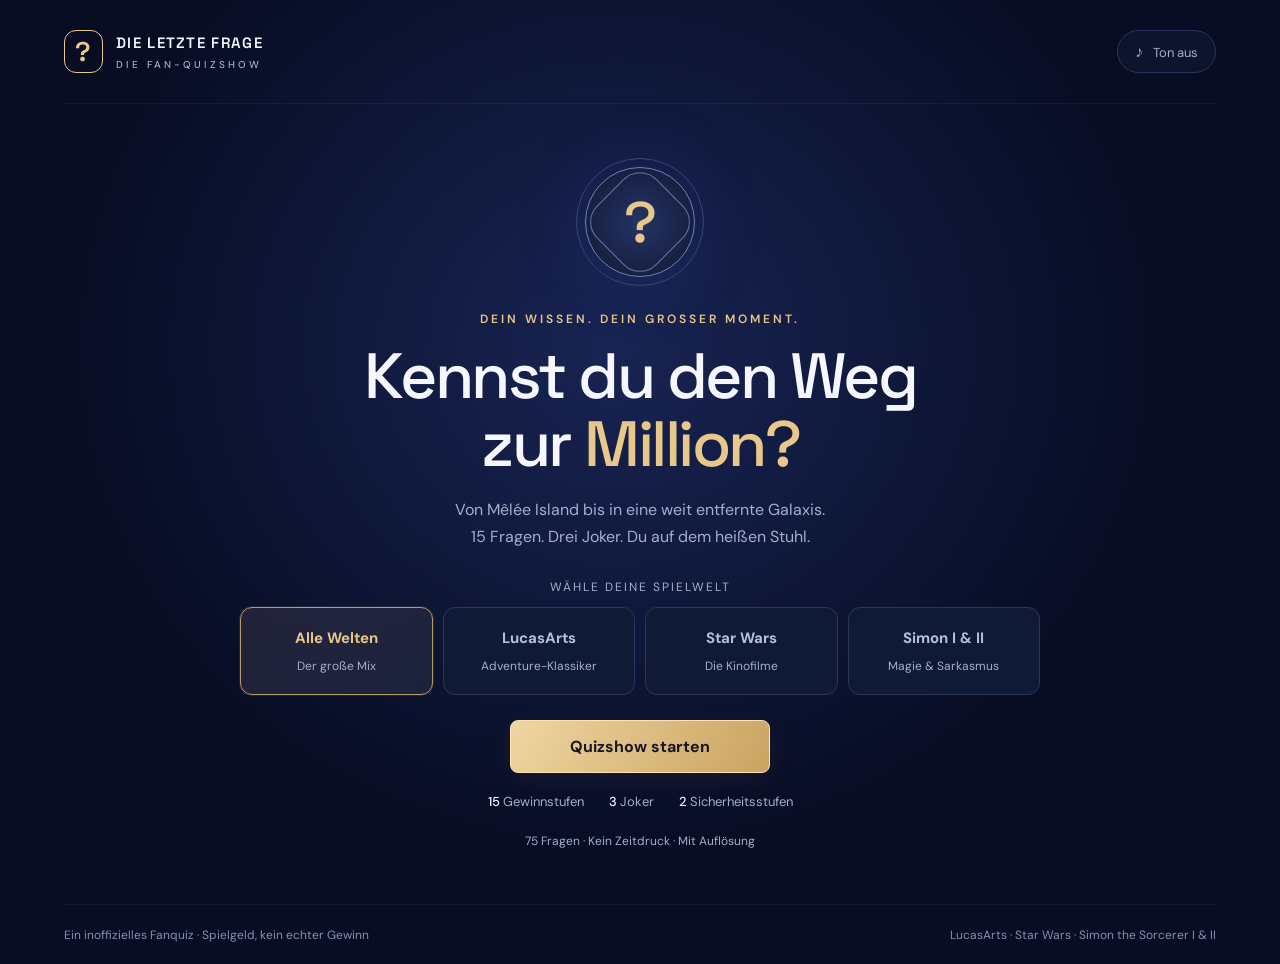
==== index.html @ 2a1e02ed "Vollständige Quizshow mit 75 Fragen und mobilem Design hinzufügen" ====
<!doctype html><html lang="de"><head><meta charset="utf-8"><meta name="viewport" content="width=device-width,initial-scale=1"><meta name="theme-color" content="#080d24"><meta name="description" content="15 Fragen. Drei Welten. Eine Million. Die Quizshow für Fans von LucasArts, Star Wars und Simon the Sorcerer."><title>Die letzte Frage · Die Fan-Quizshow</title><link rel="icon" type="image/svg+xml" href="data:image/svg+xml,%3Csvg xmlns='http://www.w3.org/2000/svg' viewBox='0 0 64 64'%3E%3Crect width='64' height='64' rx='16' fill='%230a1234'/%3E%3Cpath d='M32 7 55 20v24L32 57 9 44V20Z' fill='none' stroke='%23cdb075' stroke-width='3'/%3E%3Ctext x='32' y='44' text-anchor='middle' font-family='Arial' font-weight='bold' font-size='34' fill='white'%3E?%3C/text%3E%3C/svg%3E"><link rel="stylesheet" href="style.css"><script defer src="questions.js"></script><script defer src="app.js"></script></head><body><div class="app"><header><a class="brand" href="./" aria-label="Die letzte Frage – Startseite"><span class="brand-icon">?</span><span>DIE LETZTE FRAGE<small>DIE FAN-QUIZSHOW</small></span></a><button class="icon-button" id="sound" aria-label="Ton einschalten" title="Ton einschalten">♪ <span>Ton aus</span></button></header><main id="main"></main><footer><span>Ein inoffizielles Fanquiz · Spielgeld, kein echter Gewinn</span><span>LucasArts · Star Wars · Simon the Sorcerer I & II</span></footer></div><dialog id="modal"><div id="dialog-content"></div><button class="secondary full" id="close-dialog">Verstanden</button></dialog></body></html>
---- style.css ----
@import url('https://fonts.googleapis.com/css2?family=DM+Sans:wght@400;500;600;700&family=Space+Grotesk:wght@400;500;600;700&display=swap');
:root{color-scheme:dark;--bg:#080d24;--panel:#101831;--line:#29375c;--muted:#a3afcb;--gold:#e8c78a;--white:#f5f6ff;--blue:#5878ff}*{box-sizing:border-box}body{margin:0;background:radial-gradient(ellipse at 48% 36%,#182453 0,transparent 58%),var(--bg);color:var(--white);font-family:'DM Sans',sans-serif;font-size:16px;min-height:100svh}button,a{-webkit-tap-highlight-color:transparent}button,select{font:inherit}button{cursor:pointer;color:inherit}button:disabled{cursor:default}button:focus-visible,a:focus-visible,summary:focus-visible{outline:3px solid #e8c78a;outline-offset:5px}a{color:inherit}.app{max-width:1440px;margin:auto;padding:0 5%}header{height:104px;display:flex;align-items:center;justify-content:space-between;border-bottom:1px solid #ffffff0d}.brand{text-decoration:none;display:flex;align-items:center;gap:13px;font:600 15px 'Space Grotesk',sans-serif;letter-spacing:1.3px}.brand small{display:block;font:500 10px 'DM Sans',sans-serif;letter-spacing:3px;color:var(--muted);margin-top:6px}.brand-icon{display:grid;place-items:center;width:39px;height:43px;border:1px solid var(--gold);border-radius:12px;font-size:27px;color:var(--gold)}.icon-button{border:1px solid var(--line);background:#101831aa;border-radius:30px;padding:10px 17px;color:var(--muted)}.icon-button span{font-size:13px;margin-left:6px}main{min-height:calc(100svh - 165px)}footer{min-height:60px;display:flex;align-items:center;justify-content:space-between;gap:15px;color:#8390b1;font-size:12px;border-top:1px solid #ffffff0d}.lobby{max-width:800px;margin:auto;text-align:center;padding:44px 0 40px}.eyebrow{font-size:12px;font-weight:600;letter-spacing:3px;color:var(--gold);text-transform:uppercase}.emblem{width:110px;height:110px;border:1px solid #7283b8;outline:1px solid #394675;outline-offset:8px;border-radius:50%;margin:19px auto 34px;display:grid;place-items:center;position:relative;background:radial-gradient(circle,#253366,#111832);box-shadow:0 0 75px #4d62e32b}.emblem:before{content:'';position:absolute;inset:12px;border:1px solid #6374a7;transform:rotate(45deg);border-radius:23px}.emblem span{font:500 57px 'Space Grotesk';color:var(--gold);z-index:1}h1,h2,h3,p{margin-top:0}h1{font:500 clamp(38px,6vw,64px)/1.07 'Space Grotesk';letter-spacing:-2.5px;margin-bottom:17px}h1 em{font-style:normal;color:var(--gold)}.intro{color:var(--muted);line-height:1.7;margin-bottom:29px}.category-label{font-size:12px;letter-spacing:2px;color:var(--muted);margin-bottom:12px}.categories{display:grid;grid-template-columns:repeat(4,1fr);gap:10px;margin-bottom:25px}.category{position:relative;min-height:88px;border:1px solid var(--line);border-radius:12px;background:#111a35;color:#b5c0dc;padding:17px 8px;transition:.2s}.category strong{display:block;font-size:15px;margin-bottom:6px}.category small{font-size:12px;color:var(--muted)}.category.active{border-color:#b69a67;color:var(--gold);background:linear-gradient(145deg,#36334888,#1c223b);box-shadow:0 0 0 1px #b69a6722}.primary{border:1px solid #ffe2af;background:linear-gradient(120deg,#efd6a1,#caa361);color:#171723;border-radius:8px;padding:15px 30px;font-weight:700;min-height:51px;box-shadow:0 6px 28px #d4ac6812}.primary:hover{filter:brightness(1.08)}.primary:disabled{opacity:.35}.start{min-width:260px}.rules{display:flex;justify-content:center;gap:25px;color:var(--muted);font-size:13px;margin-top:20px}.rules b{color:#f5f6ff;font-weight:500}.game{display:grid;grid-template-columns:minmax(0,1fr) 244px;gap:48px;padding:34px 0;align-items:start}.stage{padding:0 0 20px}.game-top{display:flex;justify-content:space-between;align-items:center;color:var(--muted);font-size:14px}.game-top strong{color:var(--white);font-weight:500}.joker-row{display:flex;gap:12px;justify-content:center;margin:34px 0 35px}.joker{border:1px solid #465787;background:linear-gradient(#1c2851,#101a38);border-radius:50%;width:80px;height:49px;font:600 19px 'Space Grotesk';transition:.2s}.joker:hover:not(:disabled){border-color:var(--gold);color:var(--gold);transform:translateY(-2px)}.joker:disabled{opacity:.25;text-decoration:line-through}.joker-wrap{text-align:center}.joker-wrap small{display:block;font-size:12px;color:var(--muted);margin-top:9px}.prize{text-align:center;margin-bottom:25px}.prize small{display:block;font-size:12px;letter-spacing:2px;color:var(--muted);margin-bottom:6px}.prize strong{font:500 clamp(32px,5vw,45px) 'Space Grotesk';color:var(--gold)}.question-meta{text-align:center;margin-bottom:17px;display:flex;gap:12px;justify-content:center;align-items:center;font-size:12px;color:var(--muted)}.pill{padding:5px 10px;border:1px solid #42507a;border-radius:20px;color:#cbd4ff}.question{position:relative;background:linear-gradient(110deg,#172751,#172045);border:1px solid #6074ac;border-radius:15px;padding:28px 27px;min-height:127px;display:flex;align-items:center;justify-content:center;box-shadow:0 12px 40px #0002}.question h2{text-align:center;font:500 clamp(20px,2.2vw,27px)/1.4 'Space Grotesk';margin:0;max-width:760px}.answers{display:grid;grid-template-columns:1fr 1fr;gap:13px;margin:23px 0}.answer{display:flex;align-items:center;gap:14px;text-align:left;min-height:66px;padding:15px 22px;border-radius:9px;border:1px solid #425584;background:linear-gradient(100deg,#111e3f,#142144);font-size:16px;transition:.15s}.letter{color:var(--gold);font:600 16px 'Space Grotesk'}.answer:hover:not(:disabled){border-color:#adbcf8;background:#243566}.answer.selected{border-color:var(--gold);background:#70562b}.answer.correct{background:#185346;border-color:#6edaba}.answer.wrong{background:#642f40;border-color:#e48695}.answer.removed{visibility:hidden}.action-area{text-align:center;min-height:113px}.hint{font-size:14px;color:var(--muted);margin-bottom:15px}.explanation{font-size:15px;line-height:1.6;color:#c8d4ef;max-width:650px;margin:0 auto 16px}.explanation a{font-size:12px;color:var(--muted);margin-left:8px}.secondary{border:1px solid var(--line);border-radius:8px;padding:12px 20px;background:#151e36;color:#dae2f8}.text-button{border:0;background:none;padding:10px;color:var(--muted);font-size:13px}.bottom-status{display:flex;align-items:center;justify-content:space-between;gap:12px;border-top:1px solid #ffffff0d;padding-top:17px;color:var(--muted);font-size:13px}.ladder{background:linear-gradient(160deg,#131c38dd,#10172bcc);border:1px solid var(--line);border-radius:16px;padding:21px 16px}.ladder summary{font-size:12px;letter-spacing:2px;color:var(--muted);list-style:none;margin-bottom:17px;pointer-events:none}.ladder ol{list-style:none;margin:0;padding:0;display:flex;flex-direction:column-reverse;gap:3px}.ladder li{display:flex;justify-content:space-between;align-items:center;padding:7px 14px;border-radius:5px;color:#8e9bbd;font:500 15px 'Space Grotesk'}.ladder .number{font-size:12px;opacity:.6;min-width:25px}.ladder li.safe{color:var(--white)}.ladder li.passed{color:#b8c6ed}.ladder li.current{background:var(--gold);color:#1a2035;box-shadow:0 3px 18px #e8c78a20}.ladder-note{font-size:12px;color:var(--muted);line-height:1.6;margin:17px 8px 0}.result{max-width:650px;margin:0 auto;padding:64px 0;text-align:center}.result h1{font-size:40px}.result .amount{font:500 clamp(42px,8vw,74px) 'Space Grotesk';color:var(--gold);margin:25px 0}.result p{color:var(--muted);line-height:1.65}.result-actions{display:flex;gap:12px;justify-content:center;margin-top:28px}.full{width:100%}dialog{width:min(460px,calc(100% - 36px));color:var(--white);background:#141e3a;border:1px solid #53618a;border-radius:18px;padding:28px;box-shadow:0 25px 100px #0008}dialog::backdrop{background:#020613bb;backdrop-filter:blur(7px)}dialog h2{font-family:'Space Grotesk';font-weight:500}dialog p{color:#b9c5e4;line-height:1.6}.bars{display:flex;gap:20px;height:170px;align-items:end;justify-content:center;margin:22px 0 27px}.bar-item{width:55px;text-align:center}.bar-item i{display:block;height:var(--height);min-height:3px;background:linear-gradient(#c4b07e,#6478d7);border-radius:5px;margin:7px 0}.bar-item small{color:var(--muted)}@media(min-width:1200px){.game{padding-top:45px;gap:65px}.stage{padding-top:5px}}@media(max-width:850px){.app{padding:0 24px}.game{gap:22px;grid-template-columns:minmax(0,1fr) 195px}.ladder{padding:18px 9px}.answer{padding:15px}.question{padding:23px 18px}footer span:last-child{display:none}}@media(max-width:650px){.app{padding:0 18px}header{height:77px}.brand{font-size:12px;letter-spacing:1px}.brand small{font-size:9px;letter-spacing:2px}.brand-icon{width:33px;height:36px;font-size:23px}.icon-button{padding:9px 12px}.icon-button span{display:none}.lobby{padding:32px 0}.emblem{width:84px;height:84px;margin:14px auto 29px}.emblem span{font-size:44px}h1{letter-spacing:-1.5px}.intro{font-size:15px;margin-bottom:25px}.categories{grid-template-columns:repeat(2,1fr)}.category{min-height:76px;padding:13px 8px}.rules{gap:12px;font-size:12px;flex-wrap:wrap}.game{display:flex;flex-direction:column;padding:20px 0;gap:12px}.stage{width:100%;padding:0}.game-top{font-size:12px}.joker-row{margin:21px 0;gap:20px}.joker{width:68px;height:41px;font-size:17px}.joker-wrap small{font-size:11px}.prize{margin-bottom:18px}.prize strong{font-size:32px}.question-meta{margin-bottom:12px}.question{min-height:105px;padding:20px 17px}.question h2{font-size:20px}.answers{grid-template-columns:1fr;gap:9px;margin:17px 0}.answer{min-height:53px;padding:13px 16px;font-size:15px}.action-area{min-height:91px}.hint{font-size:13px;margin-bottom:12px}.primary{padding:13px 23px;min-height:46px}.bottom-status{padding-top:8px}.ladder{width:100%;padding:14px 16px}.ladder summary{pointer-events:auto;margin:0;cursor:pointer;letter-spacing:1px;display:flex;justify-content:space-between}.ladder summary:after{content:'Anzeigen +';letter-spacing:0}.ladder[open] summary{margin-bottom:15px}.ladder[open] summary:after{content:'Schließen −'}.ladder li{padding:7px 10px}.result{padding:40px 0}.result-actions{flex-direction:column}.result h1{font-size:33px}footer{font-size:11px;min-height:54px}main{min-height:calc(100svh - 132px)}}@media(prefers-reduced-motion:reduce){*{transition:none!important;animation:none!important}}
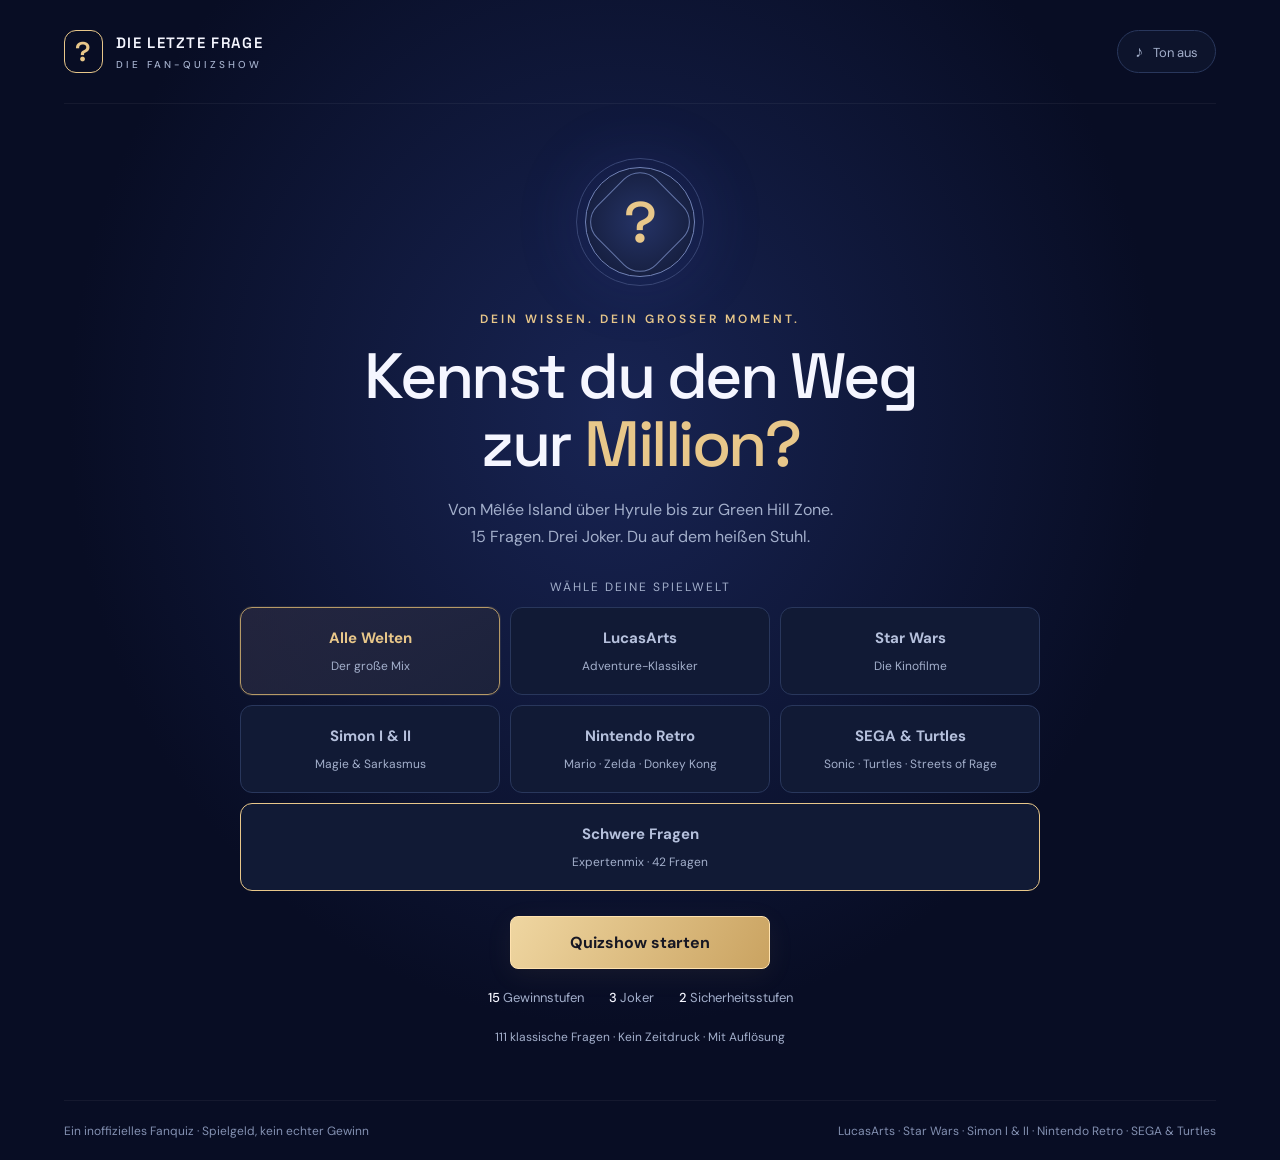
==== commit d9ed3040: "Nintendo Retro und SEGA & Turtles mit 48 Fragen ergänzen" ====
--- a/index.html
+++ b/index.html
@@ -1 +1 @@
-<!doctype html><html lang="de"><head><meta charset="utf-8"><meta name="viewport" content="width=device-width,initial-scale=1"><meta name="theme-color" content="#080d24"><meta name="description" content="15 Fragen. Drei Welten. Eine Million. Die Quizshow für Fans von LucasArts, Star Wars und Simon the Sorcerer."><title>Die letzte Frage · Die Fan-Quizshow</title><link rel="icon" type="image/svg+xml" href="data:image/svg+xml,%3Csvg xmlns='http://www.w3.org/2000/svg' viewBox='0 0 64 64'%3E%3Crect width='64' height='64' rx='16' fill='%230a1234'/%3E%3Cpath d='M32 7 55 20v24L32 57 9 44V20Z' fill='none' stroke='%23cdb075' stroke-width='3'/%3E%3Ctext x='32' y='44' text-anchor='middle' font-family='Arial' font-weight='bold' font-size='34' fill='white'%3E?%3C/text%3E%3C/svg%3E"><link rel="stylesheet" href="style.css"><script defer src="questions.js"></script><script defer src="app.js"></script></head><body><div class="app"><header><a class="brand" href="./" aria-label="Die letzte Frage – Startseite"><span class="brand-icon">?</span><span>DIE LETZTE FRAGE<small>DIE FAN-QUIZSHOW</small></span></a><button class="icon-button" id="sound" aria-label="Ton einschalten" title="Ton einschalten">♪ <span>Ton aus</span></button></header><main id="main"></main><footer><span>Ein inoffizielles Fanquiz · Spielgeld, kein echter Gewinn</span><span>LucasArts · Star Wars · Simon the Sorcerer I & II</span></footer></div><dialog id="modal"><div id="dialog-content"></div><button class="secondary full" id="close-dialog">Verstanden</button></dialog></body></html>
+<!doctype html><html lang="de"><head><meta charset="utf-8"><meta name="viewport" content="width=device-width,initial-scale=1"><meta name="theme-color" content="#080d24"><meta name="description" content="15 Fragen. Fünf Welten. Eine Million. Die Quizshow für Fans von LucasArts, Star Wars, Simon the Sorcerer und Retroklassiker von Nintendo und SEGA."><title>Die letzte Frage · Die Fan-Quizshow</title><link rel="icon" type="image/svg+xml" href="data:image/svg+xml,%3Csvg xmlns='http://www.w3.org/2000/svg' viewBox='0 0 64 64'%3E%3Crect width='64' height='64' rx='16' fill='%230a1234'/%3E%3Cpath d='M32 7 55 20v24L32 57 9 44V20Z' fill='none' stroke='%23cdb075' stroke-width='3'/%3E%3Ctext x='32' y='44' text-anchor='middle' font-family='Arial' font-weight='bold' font-size='34' fill='white'%3E?%3C/text%3E%3C/svg%3E"><link rel="stylesheet" href="style.css"><script defer src="questions.js"></script><script defer src="app.js"></script></head><body><div class="app"><header><a class="brand" href="./" aria-label="Die letzte Frage – Startseite"><span class="brand-icon">?</span><span>DIE LETZTE FRAGE<small>DIE FAN-QUIZSHOW</small></span></a><button class="icon-button" id="sound" aria-label="Ton einschalten" title="Ton einschalten">♪ <span>Ton aus</span></button></header><main id="main"></main><footer><span>Ein inoffizielles Fanquiz · Spielgeld, kein echter Gewinn</span><span>LucasArts · Star Wars · Simon I & II · Nintendo Retro · SEGA & Turtles</span></footer></div><dialog id="modal"><div id="dialog-content"></div><button class="secondary full" id="close-dialog">Verstanden</button></dialog></body></html>
--- a/style.css
+++ b/style.css
@@ -1,2 +1,5 @@
 @import url('https://fonts.googleapis.com/css2?family=DM+Sans:wght@400;500;600;700&family=Space+Grotesk:wght@400;500;600;700&display=swap');
-:root{color-scheme:dark;--bg:#080d24;--panel:#101831;--line:#29375c;--muted:#a3afcb;--gold:#e8c78a;--white:#f5f6ff;--blue:#5878ff}*{box-sizing:border-box}body{margin:0;background:radial-gradient(ellipse at 48% 36%,#182453 0,transparent 58%),var(--bg);color:var(--white);font-family:'DM Sans',sans-serif;font-size:16px;min-height:100svh}button,a{-webkit-tap-highlight-color:transparent}button,select{font:inherit}button{cursor:pointer;color:inherit}button:disabled{cursor:default}button:focus-visible,a:focus-visible,summary:focus-visible{outline:3px solid #e8c78a;outline-offset:5px}a{color:inherit}.app{max-width:1440px;margin:auto;padding:0 5%}header{height:104px;display:flex;align-items:center;justify-content:space-between;border-bottom:1px solid #ffffff0d}.brand{text-decoration:none;display:flex;align-items:center;gap:13px;font:600 15px 'Space Grotesk',sans-serif;letter-spacing:1.3px}.brand small{display:block;font:500 10px 'DM Sans',sans-serif;letter-spacing:3px;color:var(--muted);margin-top:6px}.brand-icon{display:grid;place-items:center;width:39px;height:43px;border:1px solid var(--gold);border-radius:12px;font-size:27px;color:var(--gold)}.icon-button{border:1px solid var(--line);background:#101831aa;border-radius:30px;padding:10px 17px;color:var(--muted)}.icon-button span{font-size:13px;margin-left:6px}main{min-height:calc(100svh - 165px)}footer{min-height:60px;display:flex;align-items:center;justify-content:space-between;gap:15px;color:#8390b1;font-size:12px;border-top:1px solid #ffffff0d}.lobby{max-width:800px;margin:auto;text-align:center;padding:44px 0 40px}.eyebrow{font-size:12px;font-weight:600;letter-spacing:3px;color:var(--gold);text-transform:uppercase}.emblem{width:110px;height:110px;border:1px solid #7283b8;outline:1px solid #394675;outline-offset:8px;border-radius:50%;margin:19px auto 34px;display:grid;place-items:center;position:relative;background:radial-gradient(circle,#253366,#111832);box-shadow:0 0 75px #4d62e32b}.emblem:before{content:'';position:absolute;inset:12px;border:1px solid #6374a7;transform:rotate(45deg);border-radius:23px}.emblem span{font:500 57px 'Space Grotesk';color:var(--gold);z-index:1}h1,h2,h3,p{margin-top:0}h1{font:500 clamp(38px,6vw,64px)/1.07 'Space Grotesk';letter-spacing:-2.5px;margin-bottom:17px}h1 em{font-style:normal;color:var(--gold)}.intro{color:var(--muted);line-height:1.7;margin-bottom:29px}.category-label{font-size:12px;letter-spacing:2px;color:var(--muted);margin-bottom:12px}.categories{display:grid;grid-template-columns:repeat(4,1fr);gap:10px;margin-bottom:25px}.category{position:relative;min-height:88px;border:1px solid var(--line);border-radius:12px;background:#111a35;color:#b5c0dc;padding:17px 8px;transition:.2s}.category strong{display:block;font-size:15px;margin-bottom:6px}.category small{font-size:12px;color:var(--muted)}.category.active{border-color:#b69a67;color:var(--gold);background:linear-gradient(145deg,#36334888,#1c223b);box-shadow:0 0 0 1px #b69a6722}.primary{border:1px solid #ffe2af;background:linear-gradient(120deg,#efd6a1,#caa361);color:#171723;border-radius:8px;padding:15px 30px;font-weight:700;min-height:51px;box-shadow:0 6px 28px #d4ac6812}.primary:hover{filter:brightness(1.08)}.primary:disabled{opacity:.35}.start{min-width:260px}.rules{display:flex;justify-content:center;gap:25px;color:var(--muted);font-size:13px;margin-top:20px}.rules b{color:#f5f6ff;font-weight:500}.game{display:grid;grid-template-columns:minmax(0,1fr) 244px;gap:48px;padding:34px 0;align-items:start}.stage{padding:0 0 20px}.game-top{display:flex;justify-content:space-between;align-items:center;color:var(--muted);font-size:14px}.game-top strong{color:var(--white);font-weight:500}.joker-row{display:flex;gap:12px;justify-content:center;margin:34px 0 35px}.joker{border:1px solid #465787;background:linear-gradient(#1c2851,#101a38);border-radius:50%;width:80px;height:49px;font:600 19px 'Space Grotesk';transition:.2s}.joker:hover:not(:disabled){border-color:var(--gold);color:var(--gold);transform:translateY(-2px)}.joker:disabled{opacity:.25;text-decoration:line-through}.joker-wrap{text-align:center}.joker-wrap small{display:block;font-size:12px;color:var(--muted);margin-top:9px}.prize{text-align:center;margin-bottom:25px}.prize small{display:block;font-size:12px;letter-spacing:2px;color:var(--muted);margin-bottom:6px}.prize strong{font:500 clamp(32px,5vw,45px) 'Space Grotesk';color:var(--gold)}.question-meta{text-align:center;margin-bottom:17px;display:flex;gap:12px;justify-content:center;align-items:center;font-size:12px;color:var(--muted)}.pill{padding:5px 10px;border:1px solid #42507a;border-radius:20px;color:#cbd4ff}.question{position:relative;background:linear-gradient(110deg,#172751,#172045);border:1px solid #6074ac;border-radius:15px;padding:28px 27px;min-height:127px;display:flex;align-items:center;justify-content:center;box-shadow:0 12px 40px #0002}.question h2{text-align:center;font:500 clamp(20px,2.2vw,27px)/1.4 'Space Grotesk';margin:0;max-width:760px}.answers{display:grid;grid-template-columns:1fr 1fr;gap:13px;margin:23px 0}.answer{display:flex;align-items:center;gap:14px;text-align:left;min-height:66px;padding:15px 22px;border-radius:9px;border:1px solid #425584;background:linear-gradient(100deg,#111e3f,#142144);font-size:16px;transition:.15s}.letter{color:var(--gold);font:600 16px 'Space Grotesk'}.answer:hover:not(:disabled){border-color:#adbcf8;background:#243566}.answer.selected{border-color:var(--gold);background:#70562b}.answer.correct{background:#185346;border-color:#6edaba}.answer.wrong{background:#642f40;border-color:#e48695}.answer.removed{visibility:hidden}.action-area{text-align:center;min-height:113px}.hint{font-size:14px;color:var(--muted);margin-bottom:15px}.explanation{font-size:15px;line-height:1.6;color:#c8d4ef;max-width:650px;margin:0 auto 16px}.explanation a{font-size:12px;color:var(--muted);margin-left:8px}.secondary{border:1px solid var(--line);border-radius:8px;padding:12px 20px;background:#151e36;color:#dae2f8}.text-button{border:0;background:none;padding:10px;color:var(--muted);font-size:13px}.bottom-status{display:flex;align-items:center;justify-content:space-between;gap:12px;border-top:1px solid #ffffff0d;padding-top:17px;color:var(--muted);font-size:13px}.ladder{background:linear-gradient(160deg,#131c38dd,#10172bcc);border:1px solid var(--line);border-radius:16px;padding:21px 16px}.ladder summary{font-size:12px;letter-spacing:2px;color:var(--muted);list-style:none;margin-bottom:17px;pointer-events:none}.ladder ol{list-style:none;margin:0;padding:0;display:flex;flex-direction:column-reverse;gap:3px}.ladder li{display:flex;justify-content:space-between;align-items:center;padding:7px 14px;border-radius:5px;color:#8e9bbd;font:500 15px 'Space Grotesk'}.ladder .number{font-size:12px;opacity:.6;min-width:25px}.ladder li.safe{color:var(--white)}.ladder li.passed{color:#b8c6ed}.ladder li.current{background:var(--gold);color:#1a2035;box-shadow:0 3px 18px #e8c78a20}.ladder-note{font-size:12px;color:var(--muted);line-height:1.6;margin:17px 8px 0}.result{max-width:650px;margin:0 auto;padding:64px 0;text-align:center}.result h1{font-size:40px}.result .amount{font:500 clamp(42px,8vw,74px) 'Space Grotesk';color:var(--gold);margin:25px 0}.result p{color:var(--muted);line-height:1.65}.result-actions{display:flex;gap:12px;justify-content:center;margin-top:28px}.full{width:100%}dialog{width:min(460px,calc(100% - 36px));color:var(--white);background:#141e3a;border:1px solid #53618a;border-radius:18px;padding:28px;box-shadow:0 25px 100px #0008}dialog::backdrop{background:#020613bb;backdrop-filter:blur(7px)}dialog h2{font-family:'Space Grotesk';font-weight:500}dialog p{color:#b9c5e4;line-height:1.6}.bars{display:flex;gap:20px;height:170px;align-items:end;justify-content:center;margin:22px 0 27px}.bar-item{width:55px;text-align:center}.bar-item i{display:block;height:var(--height);min-height:3px;background:linear-gradient(#c4b07e,#6478d7);border-radius:5px;margin:7px 0}.bar-item small{color:var(--muted)}@media(min-width:1200px){.game{padding-top:45px;gap:65px}.stage{padding-top:5px}}@media(max-width:850px){.app{padding:0 24px}.game{gap:22px;grid-template-columns:minmax(0,1fr) 195px}.ladder{padding:18px 9px}.answer{padding:15px}.question{padding:23px 18px}footer span:last-child{display:none}}@media(max-width:650px){.app{padding:0 18px}header{height:77px}.brand{font-size:12px;letter-spacing:1px}.brand small{font-size:9px;letter-spacing:2px}.brand-icon{width:33px;height:36px;font-size:23px}.icon-button{padding:9px 12px}.icon-button span{display:none}.lobby{padding:32px 0}.emblem{width:84px;height:84px;margin:14px auto 29px}.emblem span{font-size:44px}h1{letter-spacing:-1.5px}.intro{font-size:15px;margin-bottom:25px}.categories{grid-template-columns:repeat(2,1fr)}.category{min-height:76px;padding:13px 8px}.rules{gap:12px;font-size:12px;flex-wrap:wrap}.game{display:flex;flex-direction:column;padding:20px 0;gap:12px}.stage{width:100%;padding:0}.game-top{font-size:12px}.joker-row{margin:21px 0;gap:20px}.joker{width:68px;height:41px;font-size:17px}.joker-wrap small{font-size:11px}.prize{margin-bottom:18px}.prize strong{font-size:32px}.question-meta{margin-bottom:12px}.question{min-height:105px;padding:20px 17px}.question h2{font-size:20px}.answers{grid-template-columns:1fr;gap:9px;margin:17px 0}.answer{min-height:53px;padding:13px 16px;font-size:15px}.action-area{min-height:91px}.hint{font-size:13px;margin-bottom:12px}.primary{padding:13px 23px;min-height:46px}.bottom-status{padding-top:8px}.ladder{width:100%;padding:14px 16px}.ladder summary{pointer-events:auto;margin:0;cursor:pointer;letter-spacing:1px;display:flex;justify-content:space-between}.ladder summary:after{content:'Anzeigen +';letter-spacing:0}.ladder[open] summary{margin-bottom:15px}.ladder[open] summary:after{content:'Schließen −'}.ladder li{padding:7px 10px}.result{padding:40px 0}.result-actions{flex-direction:column}.result h1{font-size:33px}footer{font-size:11px;min-height:54px}main{min-height:calc(100svh - 132px)}}@media(prefers-reduced-motion:reduce){*{transition:none!important;animation:none!important}}
+:root{color-scheme:dark;--bg:#080d24;--panel:#101831;--line:#29375c;--muted:#a3afcb;--gold:#e8c78a;--white:#f5f6ff;--blue:#5878ff}*{box-sizing:border-box}body{margin:0;background:radial-gradient(ellipse at 48% 36%,#182453 0,transparent 58%),var(--bg);color:var(--white);font-family:'DM Sans',sans-serif;font-size:16px;min-height:100svh}button,a{-webkit-tap-highlight-color:transparent}button,select{font:inherit}button{cursor:pointer;color:inherit}button:disabled{cursor:default}button:focus-visible,a:focus-visible,summary:focus-visible{outline:3px solid #e8c78a;outline-offset:5px}a{color:inherit}.app{max-width:1440px;margin:auto;padding:0 5%}header{height:104px;display:flex;align-items:center;justify-content:space-between;border-bottom:1px solid #ffffff0d}.brand{text-decoration:none;display:flex;align-items:center;gap:13px;font:600 15px 'Space Grotesk',sans-serif;letter-spacing:1.3px}.brand small{display:block;font:500 10px 'DM Sans',sans-serif;letter-spacing:3px;color:var(--muted);margin-top:6px}.brand-icon{display:grid;place-items:center;width:39px;height:43px;border:1px solid var(--gold);border-radius:12px;font-size:27px;color:var(--gold)}.icon-button{border:1px solid var(--line);background:#101831aa;border-radius:30px;padding:10px 17px;color:var(--muted)}.icon-button span{font-size:13px;margin-left:6px}main{min-height:calc(100svh - 165px)}footer{min-height:60px;display:flex;align-items:center;justify-content:space-between;gap:15px;color:#8390b1;font-size:12px;border-top:1px solid #ffffff0d}.lobby{max-width:800px;margin:auto;text-align:center;padding:44px 0 40px}.eyebrow{font-size:12px;font-weight:600;letter-spacing:3px;color:var(--gold);text-transform:uppercase}.emblem{width:110px;height:110px;border:1px solid #7283b8;outline:1px solid #394675;outline-offset:8px;border-radius:50%;margin:19px auto 34px;display:grid;place-items:center;position:relative;background:radial-gradient(circle,#253366,#111832);box-shadow:0 0 75px #4d62e32b}.emblem:before{content:'';position:absolute;inset:12px;border:1px solid #6374a7;transform:rotate(45deg);border-radius:23px}.emblem span{font:500 57px 'Space Grotesk';color:var(--gold);z-index:1}h1,h2,h3,p{margin-top:0}h1{font:500 clamp(38px,6vw,64px)/1.07 'Space Grotesk';letter-spacing:-2.5px;margin-bottom:17px}h1 em{font-style:normal;color:var(--gold)}.intro{color:var(--muted);line-height:1.7;margin-bottom:29px}.category-label{font-size:12px;letter-spacing:2px;color:var(--muted);margin-bottom:12px}.categories{display:grid;grid-template-columns:repeat(3,1fr);gap:10px;margin-bottom:25px}.category{position:relative;min-height:88px;border:1px solid var(--line);border-radius:12px;background:#111a35;color:#b5c0dc;padding:17px 8px;transition:.2s}.category strong{display:block;font-size:15px;margin-bottom:6px}.category small{font-size:12px;color:var(--muted)}.category.active{border-color:#b69a67;color:var(--gold);background:linear-gradient(145deg,#36334888,#1c223b);box-shadow:0 0 0 1px #b69a6722}.primary{border:1px solid #ffe2af;background:linear-gradient(120deg,#efd6a1,#caa361);color:#171723;border-radius:8px;padding:15px 30px;font-weight:700;min-height:51px;box-shadow:0 6px 28px #d4ac6812}.primary:hover{filter:brightness(1.08)}.primary:disabled{opacity:.35}.start{min-width:260px}.rules{display:flex;justify-content:center;gap:25px;color:var(--muted);font-size:13px;margin-top:20px}.rules b{color:#f5f6ff;font-weight:500}.game{display:grid;grid-template-columns:minmax(0,1fr) 244px;gap:48px;padding:34px 0;align-items:start}.stage{padding:0 0 20px}.game-top{display:flex;justify-content:space-between;align-items:center;color:var(--muted);font-size:14px}.game-top strong{color:var(--white);font-weight:500}.joker-row{display:flex;gap:12px;justify-content:center;margin:34px 0 35px}.joker{border:1px solid #465787;background:linear-gradient(#1c2851,#101a38);border-radius:50%;width:80px;height:49px;font:600 19px 'Space Grotesk';transition:.2s}.joker:hover:not(:disabled){border-color:var(--gold);color:var(--gold);transform:translateY(-2px)}.joker:disabled{opacity:.25;text-decoration:line-through}.joker-wrap{text-align:center}.joker-wrap small{display:block;font-size:12px;color:var(--muted);margin-top:9px}.prize{text-align:center;margin-bottom:25px}.prize small{display:block;font-size:12px;letter-spacing:2px;color:var(--muted);margin-bottom:6px}.prize strong{font:500 clamp(32px,5vw,45px) 'Space Grotesk';color:var(--gold)}.question-meta{text-align:center;margin-bottom:17px;display:flex;gap:12px;justify-content:center;align-items:center;font-size:12px;color:var(--muted)}.pill{padding:5px 10px;border:1px solid #42507a;border-radius:20px;color:#cbd4ff}.question{position:relative;background:linear-gradient(110deg,#172751,#172045);border:1px solid #6074ac;border-radius:15px;padding:28px 27px;min-height:127px;display:flex;align-items:center;justify-content:center;box-shadow:0 12px 40px #0002}.question h2{text-align:center;font:500 clamp(20px,2.2vw,27px)/1.4 'Space Grotesk';margin:0;max-width:760px}.answers{display:grid;grid-template-columns:1fr 1fr;gap:13px;margin:23px 0}.answer{display:flex;align-items:center;gap:14px;text-align:left;min-height:66px;padding:15px 22px;border-radius:9px;border:1px solid #425584;background:linear-gradient(100deg,#111e3f,#142144);font-size:16px;transition:.15s}.letter{color:var(--gold);font:600 16px 'Space Grotesk'}.answer:hover:not(:disabled){border-color:#adbcf8;background:#243566}.answer.selected{border-color:var(--gold);background:#70562b}.answer.correct{background:#185346;border-color:#6edaba}.answer.wrong{background:#642f40;border-color:#e48695}.answer.removed{visibility:hidden}.action-area{text-align:center;min-height:113px}.hint{font-size:14px;color:var(--muted);margin-bottom:15px}.explanation{font-size:15px;line-height:1.6;color:#c8d4ef;max-width:650px;margin:0 auto 16px}.explanation a{font-size:12px;color:var(--muted);margin-left:8px}.secondary{border:1px solid var(--line);border-radius:8px;padding:12px 20px;background:#151e36;color:#dae2f8}.text-button{border:0;background:none;padding:10px;color:var(--muted);font-size:13px}.bottom-status{display:flex;align-items:center;justify-content:space-between;gap:12px;border-top:1px solid #ffffff0d;padding-top:17px;color:var(--muted);font-size:13px}.ladder{background:linear-gradient(160deg,#131c38dd,#10172bcc);border:1px solid var(--line);border-radius:16px;padding:21px 16px}.ladder summary{font-size:12px;letter-spacing:2px;color:var(--muted);list-style:none;margin-bottom:17px;pointer-events:none}.ladder ol{list-style:none;margin:0;padding:0;display:flex;flex-direction:column-reverse;gap:3px}.ladder li{display:flex;justify-content:space-between;align-items:center;padding:7px 14px;border-radius:5px;color:#8e9bbd;font:500 15px 'Space Grotesk'}.ladder .number{font-size:12px;opacity:.6;min-width:25px}.ladder li.safe{color:var(--white)}.ladder li.passed{color:#b8c6ed}.ladder li.current{background:var(--gold);color:#1a2035;box-shadow:0 3px 18px #e8c78a20}.ladder-note{font-size:12px;color:var(--muted);line-height:1.6;margin:17px 8px 0}.result{max-width:650px;margin:0 auto;padding:64px 0;text-align:center}.result h1{font-size:40px}.result .amount{font:500 clamp(42px,8vw,74px) 'Space Grotesk';color:var(--gold);margin:25px 0}.result p{color:var(--muted);line-height:1.65}.result-actions{display:flex;gap:12px;justify-content:center;margin-top:28px}.full{width:100%}dialog{width:min(460px,calc(100% - 36px));color:var(--white);background:#141e3a;border:1px solid #53618a;border-radius:18px;padding:28px;box-shadow:0 25px 100px #0008}dialog::backdrop{background:#020613bb;backdrop-filter:blur(7px)}dialog h2{font-family:'Space Grotesk';font-weight:500}dialog p{color:#b9c5e4;line-height:1.6}.bars{display:flex;gap:20px;height:170px;align-items:end;justify-content:center;margin:22px 0 27px}.bar-item{width:55px;text-align:center}.bar-item i{display:block;height:var(--height);min-height:3px;background:linear-gradient(#c4b07e,#6478d7);border-radius:5px;margin:7px 0}.bar-item small{color:var(--muted)}@media(min-width:1200px){.game{padding-top:45px;gap:65px}.stage{padding-top:5px}}@media(max-width:850px){.app{padding:0 24px}.game{gap:22px;grid-template-columns:minmax(0,1fr) 195px}.ladder{padding:18px 9px}.answer{padding:15px}.question{padding:23px 18px}footer span:last-child{display:none}}@media(max-width:650px){.app{padding:0 18px}header{height:77px}.brand{font-size:12px;letter-spacing:1px}.brand small{font-size:9px;letter-spacing:2px}.brand-icon{width:33px;height:36px;font-size:23px}.icon-button{padding:9px 12px}.icon-button span{display:none}.lobby{padding:32px 0}.emblem{width:84px;height:84px;margin:14px auto 29px}.emblem span{font-size:44px}h1{letter-spacing:-1.5px}.intro{font-size:15px;margin-bottom:25px}.categories{grid-template-columns:repeat(2,1fr)}.category{min-height:76px;padding:13px 8px}.rules{gap:12px;font-size:12px;flex-wrap:wrap}.game{display:flex;flex-direction:column;padding:20px 0;gap:12px}.stage{width:100%;padding:0}.game-top{font-size:12px}.joker-row{margin:21px 0;gap:20px}.joker{width:68px;height:41px;font-size:17px}.joker-wrap small{font-size:11px}.prize{margin-bottom:18px}.prize strong{font-size:32px}.question-meta{margin-bottom:12px}.question{min-height:105px;padding:20px 17px}.question h2{font-size:20px}.answers{grid-template-columns:1fr;gap:9px;margin:17px 0}.answer{min-height:53px;padding:13px 16px;font-size:15px}.action-area{min-height:91px}.hint{font-size:13px;margin-bottom:12px}.primary{padding:13px 23px;min-height:46px}.bottom-status{padding-top:8px}.ladder{width:100%;padding:14px 16px}.ladder summary{pointer-events:auto;margin:0;cursor:pointer;letter-spacing:1px;display:flex;justify-content:space-between}.ladder summary:after{content:'Anzeigen +';letter-spacing:0}.ladder[open] summary{margin-bottom:15px}.ladder[open] summary:after{content:'Schließen −'}.ladder li{padding:7px 10px}.result{padding:40px 0}.result-actions{flex-direction:column}.result h1{font-size:33px}footer{font-size:11px;min-height:54px}main{min-height:calc(100svh - 132px)}}@media(prefers-reduced-motion:reduce){*{transition:none!important;animation:none!important}}
+
+/* Expert selection spans the grid at desktop and mobile widths. */
+.category[data-cat="hard"]{grid-column:1 / -1;border-color:var(--gold);}
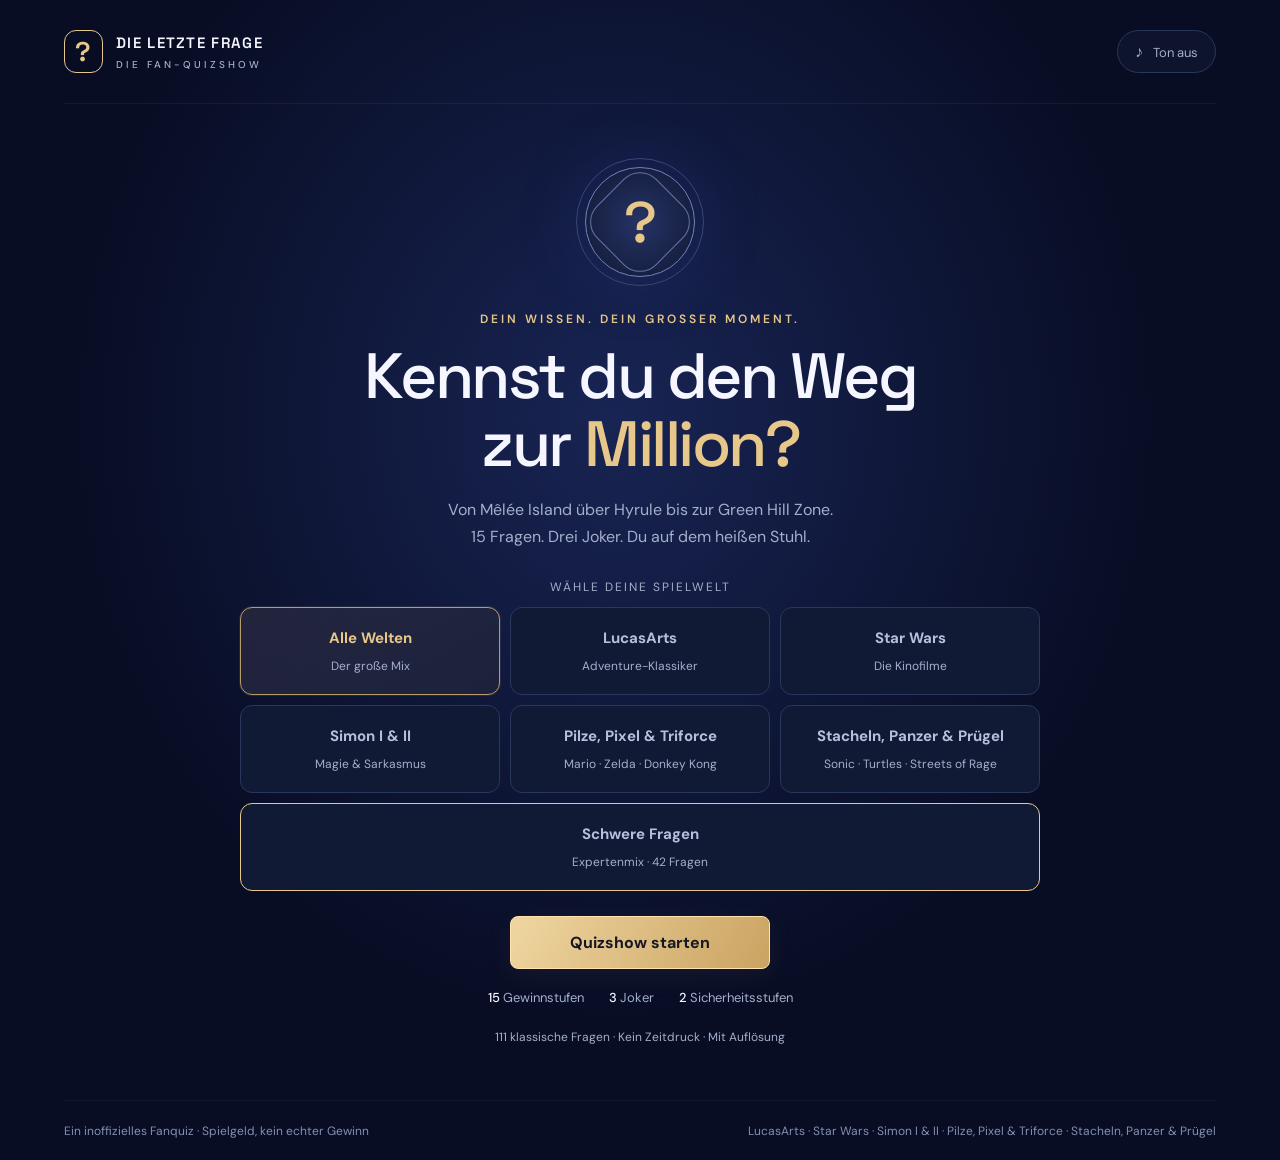
==== commit 673f0480: "Retro-Kategorien in Pilze, Pixel & Triforce und Stacheln, Panzer & Prügel umbenennen" ====
--- a/index.html
+++ b/index.html
@@ -1 +1 @@
-<!doctype html><html lang="de"><head><meta charset="utf-8"><meta name="viewport" content="width=device-width,initial-scale=1"><meta name="theme-color" content="#080d24"><meta name="description" content="15 Fragen. Fünf Welten. Eine Million. Die Quizshow für Fans von LucasArts, Star Wars, Simon the Sorcerer und Retroklassiker von Nintendo und SEGA."><title>Die letzte Frage · Die Fan-Quizshow</title><link rel="icon" type="image/svg+xml" href="data:image/svg+xml,%3Csvg xmlns='http://www.w3.org/2000/svg' viewBox='0 0 64 64'%3E%3Crect width='64' height='64' rx='16' fill='%230a1234'/%3E%3Cpath d='M32 7 55 20v24L32 57 9 44V20Z' fill='none' stroke='%23cdb075' stroke-width='3'/%3E%3Ctext x='32' y='44' text-anchor='middle' font-family='Arial' font-weight='bold' font-size='34' fill='white'%3E?%3C/text%3E%3C/svg%3E"><link rel="stylesheet" href="style.css"><script defer src="questions.js"></script><script defer src="app.js"></script></head><body><div class="app"><header><a class="brand" href="./" aria-label="Die letzte Frage – Startseite"><span class="brand-icon">?</span><span>DIE LETZTE FRAGE<small>DIE FAN-QUIZSHOW</small></span></a><button class="icon-button" id="sound" aria-label="Ton einschalten" title="Ton einschalten">♪ <span>Ton aus</span></button></header><main id="main"></main><footer><span>Ein inoffizielles Fanquiz · Spielgeld, kein echter Gewinn</span><span>LucasArts · Star Wars · Simon I & II · Nintendo Retro · SEGA & Turtles</span></footer></div><dialog id="modal"><div id="dialog-content"></div><button class="secondary full" id="close-dialog">Verstanden</button></dialog></body></html>
+<!doctype html><html lang="de"><head><meta charset="utf-8"><meta name="viewport" content="width=device-width,initial-scale=1"><meta name="theme-color" content="#080d24"><meta name="description" content="15 Fragen. Fünf Welten. Eine Million. Die Quizshow für Fans von LucasArts, Star Wars, Simon the Sorcerer und Retroklassiker von Nintendo und SEGA."><title>Die letzte Frage · Die Fan-Quizshow</title><link rel="icon" type="image/svg+xml" href="data:image/svg+xml,%3Csvg xmlns='http://www.w3.org/2000/svg' viewBox='0 0 64 64'%3E%3Crect width='64' height='64' rx='16' fill='%230a1234'/%3E%3Cpath d='M32 7 55 20v24L32 57 9 44V20Z' fill='none' stroke='%23cdb075' stroke-width='3'/%3E%3Ctext x='32' y='44' text-anchor='middle' font-family='Arial' font-weight='bold' font-size='34' fill='white'%3E?%3C/text%3E%3C/svg%3E"><link rel="stylesheet" href="style.css"><script defer src="questions.js"></script><script defer src="app.js"></script></head><body><div class="app"><header><a class="brand" href="./" aria-label="Die letzte Frage – Startseite"><span class="brand-icon">?</span><span>DIE LETZTE FRAGE<small>DIE FAN-QUIZSHOW</small></span></a><button class="icon-button" id="sound" aria-label="Ton einschalten" title="Ton einschalten">♪ <span>Ton aus</span></button></header><main id="main"></main><footer><span>Ein inoffizielles Fanquiz · Spielgeld, kein echter Gewinn</span><span>LucasArts · Star Wars · Simon I & II · Pilze, Pixel & Triforce · Stacheln, Panzer & Prügel</span></footer></div><dialog id="modal"><div id="dialog-content"></div><button class="secondary full" id="close-dialog">Verstanden</button></dialog></body></html>
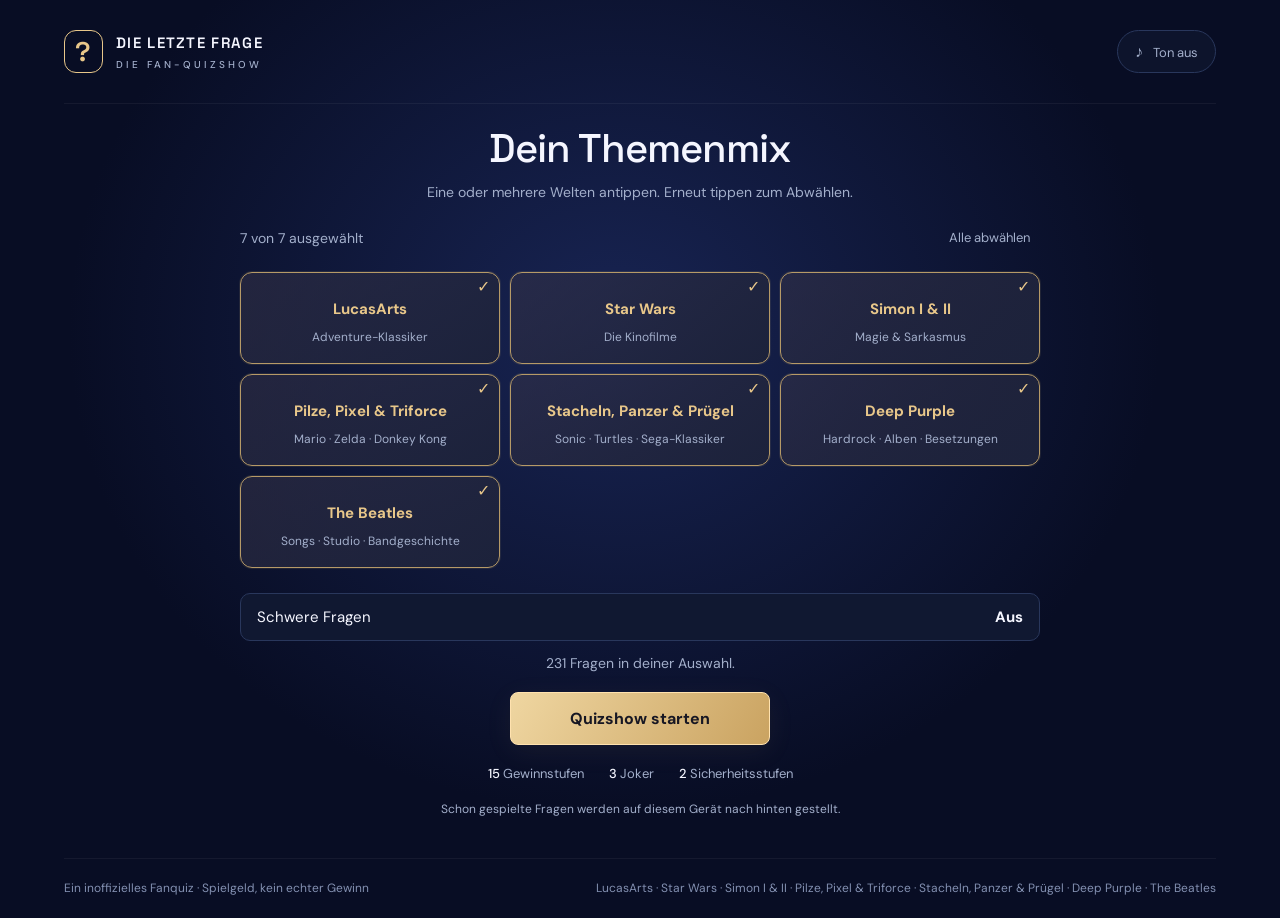
==== commit b91656df: "Add Deep Purple and Beatles categories, 210 questions and balanced topic selection" ====
--- a/index.html
+++ b/index.html
@@ -1 +1 @@
-<!doctype html><html lang="de"><head><meta charset="utf-8"><meta name="viewport" content="width=device-width,initial-scale=1"><meta name="theme-color" content="#080d24"><meta name="description" content="15 Fragen. Fünf Welten. Eine Million. Die Quizshow für Fans von LucasArts, Star Wars, Simon the Sorcerer und Retroklassiker von Nintendo und SEGA."><title>Die letzte Frage · Die Fan-Quizshow</title><link rel="icon" type="image/svg+xml" href="data:image/svg+xml,%3Csvg xmlns='http://www.w3.org/2000/svg' viewBox='0 0 64 64'%3E%3Crect width='64' height='64' rx='16' fill='%230a1234'/%3E%3Cpath d='M32 7 55 20v24L32 57 9 44V20Z' fill='none' stroke='%23cdb075' stroke-width='3'/%3E%3Ctext x='32' y='44' text-anchor='middle' font-family='Arial' font-weight='bold' font-size='34' fill='white'%3E?%3C/text%3E%3C/svg%3E"><link rel="stylesheet" href="style.css"><script defer src="questions.js"></script><script defer src="app.js"></script></head><body><div class="app"><header><a class="brand" href="./" aria-label="Die letzte Frage – Startseite"><span class="brand-icon">?</span><span>DIE LETZTE FRAGE<small>DIE FAN-QUIZSHOW</small></span></a><button class="icon-button" id="sound" aria-label="Ton einschalten" title="Ton einschalten">♪ <span>Ton aus</span></button></header><main id="main"></main><footer><span>Ein inoffizielles Fanquiz · Spielgeld, kein echter Gewinn</span><span>LucasArts · Star Wars · Simon I & II · Pilze, Pixel & Triforce · Stacheln, Panzer & Prügel</span></footer></div><dialog id="modal"><div id="dialog-content"></div><button class="secondary full" id="close-dialog">Verstanden</button></dialog></body></html>
+<!doctype html><html lang="de"><head><meta charset="utf-8"><meta name="viewport" content="width=device-width,initial-scale=1"><meta name="theme-color" content="#080d24"><meta name="description" content="15 Fragen. Sieben Welten. Eine Million. Die Quizshow für Fans von LucasArts, Star Wars, Simon the Sorcerer Retroklassiker von Nintendo und SEGA, Deep Purple und The Beatles."><title>Die letzte Frage · Die Fan-Quizshow</title><link rel="icon" type="image/svg+xml" href="data:image/svg+xml,%3Csvg xmlns='http://www.w3.org/2000/svg' viewBox='0 0 64 64'%3E%3Crect width='64' height='64' rx='16' fill='%230a1234'/%3E%3Cpath d='M32 7 55 20v24L32 57 9 44V20Z' fill='none' stroke='%23cdb075' stroke-width='3'/%3E%3Ctext x='32' y='44' text-anchor='middle' font-family='Arial' font-weight='bold' font-size='34' fill='white'%3E?%3C/text%3E%3C/svg%3E"><link rel="stylesheet" href="style.css"><script defer src="questions.js"></script><script defer src="app.js"></script></head><body><div class="app"><header><a class="brand" href="./" aria-label="Die letzte Frage – Startseite"><span class="brand-icon">?</span><span>DIE LETZTE FRAGE<small>DIE FAN-QUIZSHOW</small></span></a><button class="icon-button" id="sound" aria-label="Ton einschalten" title="Ton einschalten">♪ <span>Ton aus</span></button></header><main id="main"></main><footer><span>Ein inoffizielles Fanquiz · Spielgeld, kein echter Gewinn</span><span>LucasArts · Star Wars · Simon I & II · Pilze, Pixel & Triforce · Stacheln, Panzer & Prügel · Deep Purple · The Beatles</span></footer></div><dialog id="modal"><div id="dialog-content"></div><button class="secondary full" id="close-dialog">Verstanden</button></dialog></body></html>
--- a/style.css
+++ b/style.css
@@ -1,5 +1,19 @@
 @import url('https://fonts.googleapis.com/css2?family=DM+Sans:wght@400;500;600;700&family=Space+Grotesk:wght@400;500;600;700&display=swap');
-:root{color-scheme:dark;--bg:#080d24;--panel:#101831;--line:#29375c;--muted:#a3afcb;--gold:#e8c78a;--white:#f5f6ff;--blue:#5878ff}*{box-sizing:border-box}body{margin:0;background:radial-gradient(ellipse at 48% 36%,#182453 0,transparent 58%),var(--bg);color:var(--white);font-family:'DM Sans',sans-serif;font-size:16px;min-height:100svh}button,a{-webkit-tap-highlight-color:transparent}button,select{font:inherit}button{cursor:pointer;color:inherit}button:disabled{cursor:default}button:focus-visible,a:focus-visible,summary:focus-visible{outline:3px solid #e8c78a;outline-offset:5px}a{color:inherit}.app{max-width:1440px;margin:auto;padding:0 5%}header{height:104px;display:flex;align-items:center;justify-content:space-between;border-bottom:1px solid #ffffff0d}.brand{text-decoration:none;display:flex;align-items:center;gap:13px;font:600 15px 'Space Grotesk',sans-serif;letter-spacing:1.3px}.brand small{display:block;font:500 10px 'DM Sans',sans-serif;letter-spacing:3px;color:var(--muted);margin-top:6px}.brand-icon{display:grid;place-items:center;width:39px;height:43px;border:1px solid var(--gold);border-radius:12px;font-size:27px;color:var(--gold)}.icon-button{border:1px solid var(--line);background:#101831aa;border-radius:30px;padding:10px 17px;color:var(--muted)}.icon-button span{font-size:13px;margin-left:6px}main{min-height:calc(100svh - 165px)}footer{min-height:60px;display:flex;align-items:center;justify-content:space-between;gap:15px;color:#8390b1;font-size:12px;border-top:1px solid #ffffff0d}.lobby{max-width:800px;margin:auto;text-align:center;padding:44px 0 40px}.eyebrow{font-size:12px;font-weight:600;letter-spacing:3px;color:var(--gold);text-transform:uppercase}.emblem{width:110px;height:110px;border:1px solid #7283b8;outline:1px solid #394675;outline-offset:8px;border-radius:50%;margin:19px auto 34px;display:grid;place-items:center;position:relative;background:radial-gradient(circle,#253366,#111832);box-shadow:0 0 75px #4d62e32b}.emblem:before{content:'';position:absolute;inset:12px;border:1px solid #6374a7;transform:rotate(45deg);border-radius:23px}.emblem span{font:500 57px 'Space Grotesk';color:var(--gold);z-index:1}h1,h2,h3,p{margin-top:0}h1{font:500 clamp(38px,6vw,64px)/1.07 'Space Grotesk';letter-spacing:-2.5px;margin-bottom:17px}h1 em{font-style:normal;color:var(--gold)}.intro{color:var(--muted);line-height:1.7;margin-bottom:29px}.category-label{font-size:12px;letter-spacing:2px;color:var(--muted);margin-bottom:12px}.categories{display:grid;grid-template-columns:repeat(3,1fr);gap:10px;margin-bottom:25px}.category{position:relative;min-height:88px;border:1px solid var(--line);border-radius:12px;background:#111a35;color:#b5c0dc;padding:17px 8px;transition:.2s}.category strong{display:block;font-size:15px;margin-bottom:6px}.category small{font-size:12px;color:var(--muted)}.category.active{border-color:#b69a67;color:var(--gold);background:linear-gradient(145deg,#36334888,#1c223b);box-shadow:0 0 0 1px #b69a6722}.primary{border:1px solid #ffe2af;background:linear-gradient(120deg,#efd6a1,#caa361);color:#171723;border-radius:8px;padding:15px 30px;font-weight:700;min-height:51px;box-shadow:0 6px 28px #d4ac6812}.primary:hover{filter:brightness(1.08)}.primary:disabled{opacity:.35}.start{min-width:260px}.rules{display:flex;justify-content:center;gap:25px;color:var(--muted);font-size:13px;margin-top:20px}.rules b{color:#f5f6ff;font-weight:500}.game{display:grid;grid-template-columns:minmax(0,1fr) 244px;gap:48px;padding:34px 0;align-items:start}.stage{padding:0 0 20px}.game-top{display:flex;justify-content:space-between;align-items:center;color:var(--muted);font-size:14px}.game-top strong{color:var(--white);font-weight:500}.joker-row{display:flex;gap:12px;justify-content:center;margin:34px 0 35px}.joker{border:1px solid #465787;background:linear-gradient(#1c2851,#101a38);border-radius:50%;width:80px;height:49px;font:600 19px 'Space Grotesk';transition:.2s}.joker:hover:not(:disabled){border-color:var(--gold);color:var(--gold);transform:translateY(-2px)}.joker:disabled{opacity:.25;text-decoration:line-through}.joker-wrap{text-align:center}.joker-wrap small{display:block;font-size:12px;color:var(--muted);margin-top:9px}.prize{text-align:center;margin-bottom:25px}.prize small{display:block;font-size:12px;letter-spacing:2px;color:var(--muted);margin-bottom:6px}.prize strong{font:500 clamp(32px,5vw,45px) 'Space Grotesk';color:var(--gold)}.question-meta{text-align:center;margin-bottom:17px;display:flex;gap:12px;justify-content:center;align-items:center;font-size:12px;color:var(--muted)}.pill{padding:5px 10px;border:1px solid #42507a;border-radius:20px;color:#cbd4ff}.question{position:relative;background:linear-gradient(110deg,#172751,#172045);border:1px solid #6074ac;border-radius:15px;padding:28px 27px;min-height:127px;display:flex;align-items:center;justify-content:center;box-shadow:0 12px 40px #0002}.question h2{text-align:center;font:500 clamp(20px,2.2vw,27px)/1.4 'Space Grotesk';margin:0;max-width:760px}.answers{display:grid;grid-template-columns:1fr 1fr;gap:13px;margin:23px 0}.answer{display:flex;align-items:center;gap:14px;text-align:left;min-height:66px;padding:15px 22px;border-radius:9px;border:1px solid #425584;background:linear-gradient(100deg,#111e3f,#142144);font-size:16px;transition:.15s}.letter{color:var(--gold);font:600 16px 'Space Grotesk'}.answer:hover:not(:disabled){border-color:#adbcf8;background:#243566}.answer.selected{border-color:var(--gold);background:#70562b}.answer.correct{background:#185346;border-color:#6edaba}.answer.wrong{background:#642f40;border-color:#e48695}.answer.removed{visibility:hidden}.action-area{text-align:center;min-height:113px}.hint{font-size:14px;color:var(--muted);margin-bottom:15px}.explanation{font-size:15px;line-height:1.6;color:#c8d4ef;max-width:650px;margin:0 auto 16px}.explanation a{font-size:12px;color:var(--muted);margin-left:8px}.secondary{border:1px solid var(--line);border-radius:8px;padding:12px 20px;background:#151e36;color:#dae2f8}.text-button{border:0;background:none;padding:10px;color:var(--muted);font-size:13px}.bottom-status{display:flex;align-items:center;justify-content:space-between;gap:12px;border-top:1px solid #ffffff0d;padding-top:17px;color:var(--muted);font-size:13px}.ladder{background:linear-gradient(160deg,#131c38dd,#10172bcc);border:1px solid var(--line);border-radius:16px;padding:21px 16px}.ladder summary{font-size:12px;letter-spacing:2px;color:var(--muted);list-style:none;margin-bottom:17px;pointer-events:none}.ladder ol{list-style:none;margin:0;padding:0;display:flex;flex-direction:column-reverse;gap:3px}.ladder li{display:flex;justify-content:space-between;align-items:center;padding:7px 14px;border-radius:5px;color:#8e9bbd;font:500 15px 'Space Grotesk'}.ladder .number{font-size:12px;opacity:.6;min-width:25px}.ladder li.safe{color:var(--white)}.ladder li.passed{color:#b8c6ed}.ladder li.current{background:var(--gold);color:#1a2035;box-shadow:0 3px 18px #e8c78a20}.ladder-note{font-size:12px;color:var(--muted);line-height:1.6;margin:17px 8px 0}.result{max-width:650px;margin:0 auto;padding:64px 0;text-align:center}.result h1{font-size:40px}.result .amount{font:500 clamp(42px,8vw,74px) 'Space Grotesk';color:var(--gold);margin:25px 0}.result p{color:var(--muted);line-height:1.65}.result-actions{display:flex;gap:12px;justify-content:center;margin-top:28px}.full{width:100%}dialog{width:min(460px,calc(100% - 36px));color:var(--white);background:#141e3a;border:1px solid #53618a;border-radius:18px;padding:28px;box-shadow:0 25px 100px #0008}dialog::backdrop{background:#020613bb;backdrop-filter:blur(7px)}dialog h2{font-family:'Space Grotesk';font-weight:500}dialog p{color:#b9c5e4;line-height:1.6}.bars{display:flex;gap:20px;height:170px;align-items:end;justify-content:center;margin:22px 0 27px}.bar-item{width:55px;text-align:center}.bar-item i{display:block;height:var(--height);min-height:3px;background:linear-gradient(#c4b07e,#6478d7);border-radius:5px;margin:7px 0}.bar-item small{color:var(--muted)}@media(min-width:1200px){.game{padding-top:45px;gap:65px}.stage{padding-top:5px}}@media(max-width:850px){.app{padding:0 24px}.game{gap:22px;grid-template-columns:minmax(0,1fr) 195px}.ladder{padding:18px 9px}.answer{padding:15px}.question{padding:23px 18px}footer span:last-child{display:none}}@media(max-width:650px){.app{padding:0 18px}header{height:77px}.brand{font-size:12px;letter-spacing:1px}.brand small{font-size:9px;letter-spacing:2px}.brand-icon{width:33px;height:36px;font-size:23px}.icon-button{padding:9px 12px}.icon-button span{display:none}.lobby{padding:32px 0}.emblem{width:84px;height:84px;margin:14px auto 29px}.emblem span{font-size:44px}h1{letter-spacing:-1.5px}.intro{font-size:15px;margin-bottom:25px}.categories{grid-template-columns:repeat(2,1fr)}.category{min-height:76px;padding:13px 8px}.rules{gap:12px;font-size:12px;flex-wrap:wrap}.game{display:flex;flex-direction:column;padding:20px 0;gap:12px}.stage{width:100%;padding:0}.game-top{font-size:12px}.joker-row{margin:21px 0;gap:20px}.joker{width:68px;height:41px;font-size:17px}.joker-wrap small{font-size:11px}.prize{margin-bottom:18px}.prize strong{font-size:32px}.question-meta{margin-bottom:12px}.question{min-height:105px;padding:20px 17px}.question h2{font-size:20px}.answers{grid-template-columns:1fr;gap:9px;margin:17px 0}.answer{min-height:53px;padding:13px 16px;font-size:15px}.action-area{min-height:91px}.hint{font-size:13px;margin-bottom:12px}.primary{padding:13px 23px;min-height:46px}.bottom-status{padding-top:8px}.ladder{width:100%;padding:14px 16px}.ladder summary{pointer-events:auto;margin:0;cursor:pointer;letter-spacing:1px;display:flex;justify-content:space-between}.ladder summary:after{content:'Anzeigen +';letter-spacing:0}.ladder[open] summary{margin-bottom:15px}.ladder[open] summary:after{content:'Schließen −'}.ladder li{padding:7px 10px}.result{padding:40px 0}.result-actions{flex-direction:column}.result h1{font-size:33px}footer{font-size:11px;min-height:54px}main{min-height:calc(100svh - 132px)}}@media(prefers-reduced-motion:reduce){*{transition:none!important;animation:none!important}}
+:root{color-scheme:dark;--bg:#080d24;--panel:#101831;--line:#29375c;--muted:#a3afcb;--gold:#e8c78a;--white:#f5f6ff;--blue:#5878ff}*{box-sizing:border-box}body{margin:0;background:radial-gradient(ellipse at 48% 36%,#182453 0,transparent 58%),var(--bg);color:var(--white);font-family:'DM Sans',sans-serif;font-size:16px;min-height:100svh}button,a{-webkit-tap-highlight-color:transparent}button,select{font:inherit}button{cursor:pointer;color:inherit}button:disabled{cursor:default}button:focus-visible,a:focus-visible,summary:focus-visible{outline:3px solid #e8c78a;outline-offset:5px}a{color:inherit}.app{max-width:1440px;margin:auto;padding:0 5%}header{height:104px;display:flex;align-items:center;justify-content:space-between;border-bottom:1px solid #ffffff0d}.brand{text-decoration:none;display:flex;align-items:center;gap:13px;font:600 15px 'Space Grotesk',sans-serif;letter-spacing:1.3px}.brand small{display:block;font:500 10px 'DM Sans',sans-serif;letter-spacing:3px;color:var(--muted);margin-top:6px}.brand-icon{display:grid;place-items:center;width:39px;height:43px;border:1px solid var(--gold);border-radius:12px;font-size:27px;color:var(--gold)}.icon-button{border:1px solid var(--line);background:#101831aa;border-radius:30px;padding:10px 17px;color:var(--muted)}.icon-button span{font-size:13px;margin-left:6px}main{min-height:calc(100svh - 165px)}footer{min-height:60px;display:flex;align-items:center;justify-content:space-between;gap:15px;color:#8390b1;font-size:12px;border-top:1px solid #ffffff0d}.lobby{max-width:800px;margin:auto;text-align:center;padding:24px 0 40px}.eyebrow{font-size:12px;font-weight:600;letter-spacing:3px;color:var(--gold);text-transform:uppercase}.emblem{width:110px;height:110px;border:1px solid #7283b8;outline:1px solid #394675;outline-offset:8px;border-radius:50%;margin:19px auto 34px;display:grid;place-items:center;position:relative;background:radial-gradient(circle,#253366,#111832);box-shadow:0 0 75px #4d62e32b}.emblem:before{content:'';position:absolute;inset:12px;border:1px solid #6374a7;transform:rotate(45deg);border-radius:23px}.emblem span{font:500 57px 'Space Grotesk';color:var(--gold);z-index:1}h1,h2,h3,p{margin-top:0}h1{font:500 clamp(38px,6vw,64px)/1.07 'Space Grotesk';letter-spacing:-2.5px;margin-bottom:17px}h1 em{font-style:normal;color:var(--gold)}.intro{color:var(--muted);line-height:1.7;margin-bottom:29px}.category-label{font-size:12px;letter-spacing:2px;color:var(--muted);margin-bottom:12px}.categories{display:grid;grid-template-columns:repeat(3,1fr);gap:10px;margin-bottom:25px}.category{position:relative;min-height:88px;border:1px solid var(--line);border-radius:12px;background:#111a35;color:#b5c0dc;padding:17px 8px;transition:.2s}.category strong{display:block;font-size:15px;margin-bottom:6px}.category small{font-size:12px;color:var(--muted)}.category.active{border-color:#b69a67;color:var(--gold);background:linear-gradient(145deg,#36334888,#1c223b);box-shadow:0 0 0 1px #b69a6722}.primary{border:1px solid #ffe2af;background:linear-gradient(120deg,#efd6a1,#caa361);color:#171723;border-radius:8px;padding:15px 30px;font-weight:700;min-height:51px;box-shadow:0 6px 28px #d4ac6812}.primary:hover{filter:brightness(1.08)}.primary:disabled{opacity:.35}.start{min-width:260px}.rules{display:flex;justify-content:center;gap:25px;color:var(--muted);font-size:13px;margin-top:20px}.rules b{color:#f5f6ff;font-weight:500}.game{display:grid;grid-template-columns:minmax(0,1fr) 244px;gap:48px;padding:34px 0;align-items:start}.stage{padding:0 0 20px}.game-top{display:flex;justify-content:space-between;align-items:center;color:var(--muted);font-size:14px}.game-top strong{color:var(--white);font-weight:500}.joker-row{display:flex;gap:12px;justify-content:center;margin:34px 0 35px}.joker{border:1px solid #465787;background:linear-gradient(#1c2851,#101a38);border-radius:50%;width:80px;height:49px;font:600 19px 'Space Grotesk';transition:.2s}.joker:hover:not(:disabled){border-color:var(--gold);color:var(--gold);transform:translateY(-2px)}.joker:disabled{opacity:.25;text-decoration:line-through}.joker-wrap{text-align:center}.joker-wrap small{display:block;font-size:12px;color:var(--muted);margin-top:9px}.prize{text-align:center;margin-bottom:25px}.prize small{display:block;font-size:12px;letter-spacing:2px;color:var(--muted);margin-bottom:6px}.prize strong{font:500 clamp(32px,5vw,45px) 'Space Grotesk';color:var(--gold)}.question-meta{text-align:center;margin-bottom:17px;display:flex;gap:12px;justify-content:center;align-items:center;font-size:12px;color:var(--muted)}.pill{padding:5px 10px;border:1px solid #42507a;border-radius:20px;color:#cbd4ff}.question{position:relative;background:linear-gradient(110deg,#172751,#172045);border:1px solid #6074ac;border-radius:15px;padding:28px 27px;min-height:127px;display:flex;align-items:center;justify-content:center;box-shadow:0 12px 40px #0002}.question h2{text-align:center;font:500 clamp(20px,2.2vw,27px)/1.4 'Space Grotesk';margin:0;max-width:760px}.answers{display:grid;grid-template-columns:1fr 1fr;gap:13px;margin:23px 0}.answer{display:flex;align-items:center;gap:14px;text-align:left;min-height:66px;padding:15px 22px;border-radius:9px;border:1px solid #425584;background:linear-gradient(100deg,#111e3f,#142144);font-size:16px;transition:.15s}.letter{color:var(--gold);font:600 16px 'Space Grotesk'}.answer:hover:not(:disabled){border-color:#adbcf8;background:#243566}.answer.selected{border-color:var(--gold);background:#70562b}.answer.correct{background:#185346;border-color:#6edaba}.answer.wrong{background:#642f40;border-color:#e48695}.answer.removed{visibility:hidden}.action-area{text-align:center;min-height:113px}.hint{font-size:14px;color:var(--muted);margin-bottom:15px}.explanation{font-size:15px;line-height:1.6;color:#c8d4ef;max-width:650px;margin:0 auto 16px}.explanation a{font-size:12px;color:var(--muted);margin-left:8px}.secondary{border:1px solid var(--line);border-radius:8px;padding:12px 20px;background:#151e36;color:#dae2f8}.text-button{border:0;background:none;padding:10px;color:var(--muted);font-size:13px}.bottom-status{display:flex;align-items:center;justify-content:space-between;gap:12px;border-top:1px solid #ffffff0d;padding-top:17px;color:var(--muted);font-size:13px}.ladder{background:linear-gradient(160deg,#131c38dd,#10172bcc);border:1px solid var(--line);border-radius:16px;padding:21px 16px}.ladder summary{font-size:12px;letter-spacing:2px;color:var(--muted);list-style:none;margin-bottom:17px;pointer-events:none}.ladder ol{list-style:none;margin:0;padding:0;display:flex;flex-direction:column-reverse;gap:3px}.ladder li{display:flex;justify-content:space-between;align-items:center;padding:7px 14px;border-radius:5px;color:#8e9bbd;font:500 15px 'Space Grotesk'}.ladder .number{font-size:12px;opacity:.6;min-width:25px}.ladder li.safe{color:var(--white)}.ladder li.passed{color:#b8c6ed}.ladder li.current{background:var(--gold);color:#1a2035;box-shadow:0 3px 18px #e8c78a20}.ladder-note{font-size:12px;color:var(--muted);line-height:1.6;margin:17px 8px 0}.result{max-width:650px;margin:0 auto;padding:64px 0;text-align:center}.result h1{font-size:40px}.result .amount{font:500 clamp(42px,8vw,74px) 'Space Grotesk';color:var(--gold);margin:25px 0}.result p{color:var(--muted);line-height:1.65}.result-actions{display:flex;gap:12px;justify-content:center;margin-top:28px}.full{width:100%}dialog{width:min(460px,calc(100% - 36px));color:var(--white);background:#141e3a;border:1px solid #53618a;border-radius:18px;padding:28px;box-shadow:0 25px 100px #0008}dialog::backdrop{background:#020613bb;backdrop-filter:blur(7px)}dialog h2{font-family:'Space Grotesk';font-weight:500}dialog p{color:#b9c5e4;line-height:1.6}.bars{display:flex;gap:20px;height:170px;align-items:end;justify-content:center;margin:22px 0 27px}.bar-item{width:55px;text-align:center}.bar-item i{display:block;height:var(--height);min-height:3px;background:linear-gradient(#c4b07e,#6478d7);border-radius:5px;margin:7px 0}.bar-item small{color:var(--muted)}@media(min-width:1200px){.game{padding-top:45px;gap:65px}.stage{padding-top:5px}}@media(max-width:850px){.app{padding:0 24px}.game{gap:22px;grid-template-columns:minmax(0,1fr) 195px}.ladder{padding:18px 9px}.answer{padding:15px}.question{padding:23px 18px}footer span:last-child{display:none}}@media(max-width:650px){.app{padding:0 18px}header{height:77px}.brand{font-size:12px;letter-spacing:1px}.brand small{font-size:9px;letter-spacing:2px}.brand-icon{width:33px;height:36px;font-size:23px}.icon-button{padding:9px 12px}.icon-button span{display:none}.lobby{padding:16px 0 24px}.emblem{width:84px;height:84px;margin:14px auto 29px}.emblem span{font-size:44px}h1{letter-spacing:-1.5px}.intro{font-size:15px;margin-bottom:25px}.categories{grid-template-columns:repeat(2,1fr)}.category{min-height:76px;padding:13px 8px}.rules{gap:12px;font-size:12px;flex-wrap:wrap}.game{display:flex;flex-direction:column;padding:20px 0;gap:12px}.stage{width:100%;padding:0}.game-top{font-size:12px}.joker-row{margin:21px 0;gap:20px}.joker{width:68px;height:41px;font-size:17px}.joker-wrap small{font-size:11px}.prize{margin-bottom:18px}.prize strong{font-size:32px}.question-meta{margin-bottom:12px}.question{min-height:105px;padding:20px 17px}.question h2{font-size:20px}.answers{grid-template-columns:1fr;gap:9px;margin:17px 0}.answer{min-height:53px;padding:13px 16px;font-size:15px}.action-area{min-height:91px}.hint{font-size:13px;margin-bottom:12px}.primary{padding:13px 23px;min-height:46px}.bottom-status{padding-top:8px}.ladder{width:100%;padding:14px 16px}.ladder summary{pointer-events:auto;margin:0;cursor:pointer;letter-spacing:1px;display:flex;justify-content:space-between}.ladder summary:after{content:'Anzeigen +';letter-spacing:0}.ladder[open] summary{margin-bottom:15px}.ladder[open] summary:after{content:'Schließen −'}.ladder li{padding:7px 10px}.result{padding:40px 0}.result-actions{flex-direction:column}.result h1{font-size:33px}footer{font-size:11px;min-height:54px}main{min-height:calc(100svh - 132px)}}@media(prefers-reduced-motion:reduce){*{transition:none!important;animation:none!important}}
 
 /* Expert selection spans the grid at desktop and mobile widths. */
 .category[data-cat="hard"]{grid-column:1 / -1;border-color:var(--gold);}
+
+/* Compact multi-select lobby. */
+.mix-title{font-size:clamp(28px,5vw,40px);letter-spacing:-1px;margin:0 0 12px}
+.selection-tools{display:flex;justify-content:space-between;align-items:center;color:var(--muted);font-size:14px;margin:12px 0}
+.selection-tools button{min-height:44px}
+.category{min-width:0;padding-top:26px}
+.selection-check{position:absolute;right:9px;top:6px;font-size:16px;line-height:1}
+.difficulty-toggle{display:flex;justify-content:space-between;gap:14px;align-items:center;width:100%;min-height:48px;padding:12px 16px;border:1px solid var(--line);border-radius:10px;background:var(--panel);font-size:15px}
+.difficulty-toggle.active{border-color:var(--gold);color:var(--gold)}
+.pool-note{margin:12px 0 18px;line-height:1.5}
+.history-note{font-size:12px;margin:18px 0 0;line-height:1.5}
+.game-top{gap:12px;flex-wrap:wrap}
+.question-meta{flex-wrap:wrap}
+@media(max-width:650px){.category{padding-top:26px}.lobby .categories{margin-bottom:14px}.mix-title{margin-bottom:10px}}
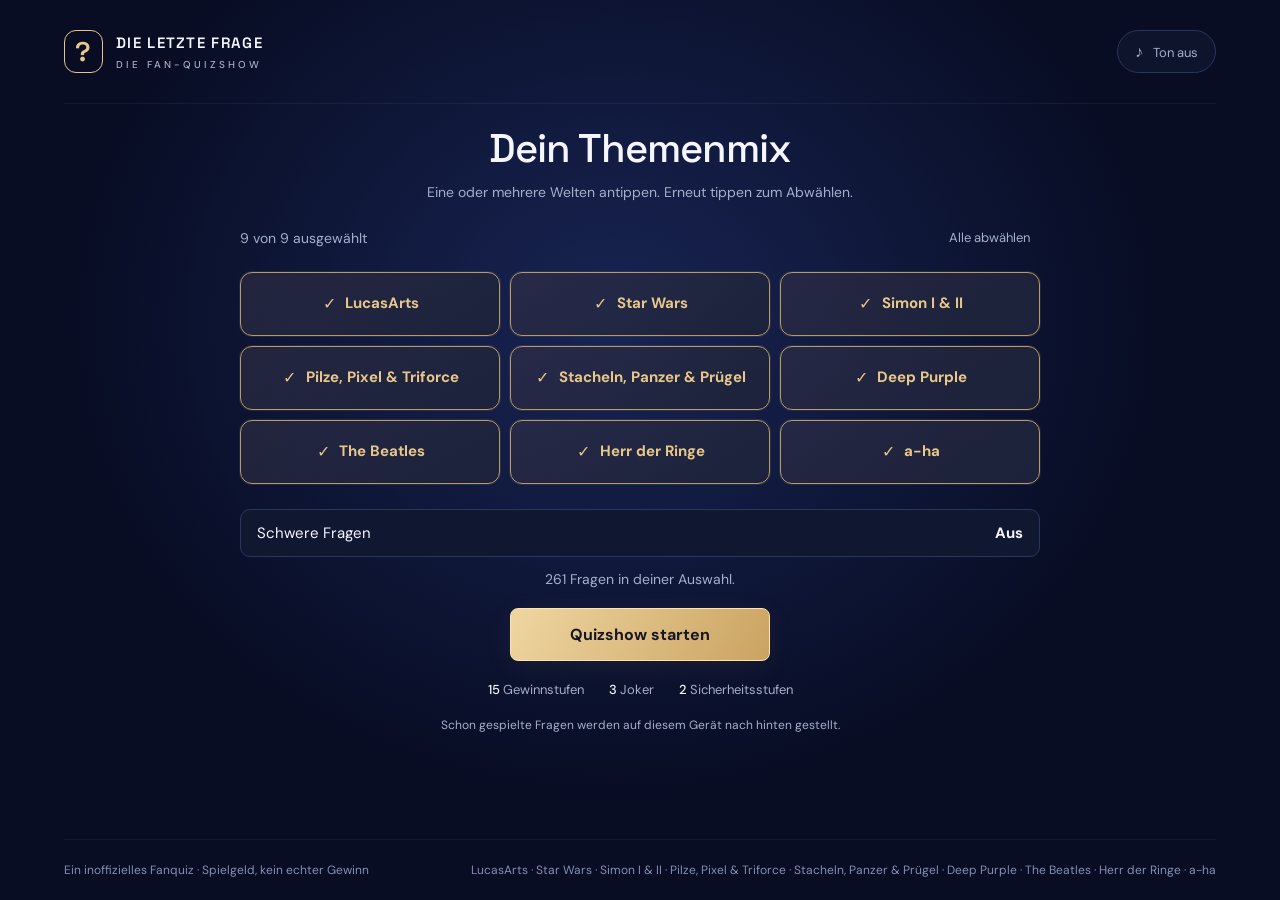
==== commit 98c053f8: "Add Lord of the Rings and a-ha categories with 60 sourced questions" ====
--- a/index.html
+++ b/index.html
@@ -1 +1 @@
-<!doctype html><html lang="de"><head><meta charset="utf-8"><meta name="viewport" content="width=device-width,initial-scale=1"><meta name="theme-color" content="#080d24"><meta name="description" content="15 Fragen. Sieben Welten. Eine Million. Die Quizshow für Fans von LucasArts, Star Wars, Simon the Sorcerer Retroklassiker von Nintendo und SEGA, Deep Purple und The Beatles."><title>Die letzte Frage · Die Fan-Quizshow</title><link rel="icon" type="image/svg+xml" href="data:image/svg+xml,%3Csvg xmlns='http://www.w3.org/2000/svg' viewBox='0 0 64 64'%3E%3Crect width='64' height='64' rx='16' fill='%230a1234'/%3E%3Cpath d='M32 7 55 20v24L32 57 9 44V20Z' fill='none' stroke='%23cdb075' stroke-width='3'/%3E%3Ctext x='32' y='44' text-anchor='middle' font-family='Arial' font-weight='bold' font-size='34' fill='white'%3E?%3C/text%3E%3C/svg%3E"><link rel="stylesheet" href="style.css"><script defer src="questions.js"></script><script defer src="app.js"></script></head><body><div class="app"><header><a class="brand" href="./" aria-label="Die letzte Frage – Startseite"><span class="brand-icon">?</span><span>DIE LETZTE FRAGE<small>DIE FAN-QUIZSHOW</small></span></a><button class="icon-button" id="sound" aria-label="Ton einschalten" title="Ton einschalten">♪ <span>Ton aus</span></button></header><main id="main"></main><footer><span>Ein inoffizielles Fanquiz · Spielgeld, kein echter Gewinn</span><span>LucasArts · Star Wars · Simon I & II · Pilze, Pixel & Triforce · Stacheln, Panzer & Prügel · Deep Purple · The Beatles</span></footer></div><dialog id="modal"><div id="dialog-content"></div><button class="secondary full" id="close-dialog">Verstanden</button></dialog></body></html>
+<!doctype html><html lang="de"><head><meta charset="utf-8"><meta name="viewport" content="width=device-width,initial-scale=1"><meta name="theme-color" content="#080d24"><meta name="description" content="15 Fragen. Neun Welten. Eine Million. Die Quizshow für Fans von LucasArts, Star Wars, Simon the Sorcerer Retroklassiker von Nintendo und SEGA, Deep Purple, The Beatles, Herr der Ringe und a-ha."><title>Die letzte Frage · Die Fan-Quizshow</title><link rel="icon" type="image/svg+xml" href="data:image/svg+xml,%3Csvg xmlns='http://www.w3.org/2000/svg' viewBox='0 0 64 64'%3E%3Crect width='64' height='64' rx='16' fill='%230a1234'/%3E%3Cpath d='M32 7 55 20v24L32 57 9 44V20Z' fill='none' stroke='%23cdb075' stroke-width='3'/%3E%3Ctext x='32' y='44' text-anchor='middle' font-family='Arial' font-weight='bold' font-size='34' fill='white'%3E?%3C/text%3E%3C/svg%3E"><link rel="stylesheet" href="style.css"><script defer src="questions.js"></script><script defer src="app.js"></script></head><body><div class="app"><header><a class="brand" href="./" aria-label="Die letzte Frage – Startseite"><span class="brand-icon">?</span><span>DIE LETZTE FRAGE<small>DIE FAN-QUIZSHOW</small></span></a><button class="icon-button" id="sound" aria-label="Ton einschalten" title="Ton einschalten">♪ <span>Ton aus</span></button></header><main id="main"></main><footer><span>Ein inoffizielles Fanquiz · Spielgeld, kein echter Gewinn</span><span>LucasArts · Star Wars · Simon I & II · Pilze, Pixel & Triforce · Stacheln, Panzer & Prügel · Deep Purple · The Beatles · Herr der Ringe · a-ha</span></footer></div><dialog id="modal"><div id="dialog-content"></div><button class="secondary full" id="close-dialog">Verstanden</button></dialog></body></html>
--- a/style.css
+++ b/style.css
@@ -1,5 +1,5 @@
 @import url('https://fonts.googleapis.com/css2?family=DM+Sans:wght@400;500;600;700&family=Space+Grotesk:wght@400;500;600;700&display=swap');
-:root{color-scheme:dark;--bg:#080d24;--panel:#101831;--line:#29375c;--muted:#a3afcb;--gold:#e8c78a;--white:#f5f6ff;--blue:#5878ff}*{box-sizing:border-box}body{margin:0;background:radial-gradient(ellipse at 48% 36%,#182453 0,transparent 58%),var(--bg);color:var(--white);font-family:'DM Sans',sans-serif;font-size:16px;min-height:100svh}button,a{-webkit-tap-highlight-color:transparent}button,select{font:inherit}button{cursor:pointer;color:inherit}button:disabled{cursor:default}button:focus-visible,a:focus-visible,summary:focus-visible{outline:3px solid #e8c78a;outline-offset:5px}a{color:inherit}.app{max-width:1440px;margin:auto;padding:0 5%}header{height:104px;display:flex;align-items:center;justify-content:space-between;border-bottom:1px solid #ffffff0d}.brand{text-decoration:none;display:flex;align-items:center;gap:13px;font:600 15px 'Space Grotesk',sans-serif;letter-spacing:1.3px}.brand small{display:block;font:500 10px 'DM Sans',sans-serif;letter-spacing:3px;color:var(--muted);margin-top:6px}.brand-icon{display:grid;place-items:center;width:39px;height:43px;border:1px solid var(--gold);border-radius:12px;font-size:27px;color:var(--gold)}.icon-button{border:1px solid var(--line);background:#101831aa;border-radius:30px;padding:10px 17px;color:var(--muted)}.icon-button span{font-size:13px;margin-left:6px}main{min-height:calc(100svh - 165px)}footer{min-height:60px;display:flex;align-items:center;justify-content:space-between;gap:15px;color:#8390b1;font-size:12px;border-top:1px solid #ffffff0d}.lobby{max-width:800px;margin:auto;text-align:center;padding:24px 0 40px}.eyebrow{font-size:12px;font-weight:600;letter-spacing:3px;color:var(--gold);text-transform:uppercase}.emblem{width:110px;height:110px;border:1px solid #7283b8;outline:1px solid #394675;outline-offset:8px;border-radius:50%;margin:19px auto 34px;display:grid;place-items:center;position:relative;background:radial-gradient(circle,#253366,#111832);box-shadow:0 0 75px #4d62e32b}.emblem:before{content:'';position:absolute;inset:12px;border:1px solid #6374a7;transform:rotate(45deg);border-radius:23px}.emblem span{font:500 57px 'Space Grotesk';color:var(--gold);z-index:1}h1,h2,h3,p{margin-top:0}h1{font:500 clamp(38px,6vw,64px)/1.07 'Space Grotesk';letter-spacing:-2.5px;margin-bottom:17px}h1 em{font-style:normal;color:var(--gold)}.intro{color:var(--muted);line-height:1.7;margin-bottom:29px}.category-label{font-size:12px;letter-spacing:2px;color:var(--muted);margin-bottom:12px}.categories{display:grid;grid-template-columns:repeat(3,1fr);gap:10px;margin-bottom:25px}.category{position:relative;min-height:88px;border:1px solid var(--line);border-radius:12px;background:#111a35;color:#b5c0dc;padding:17px 8px;transition:.2s}.category strong{display:block;font-size:15px;margin-bottom:6px}.category small{font-size:12px;color:var(--muted)}.category.active{border-color:#b69a67;color:var(--gold);background:linear-gradient(145deg,#36334888,#1c223b);box-shadow:0 0 0 1px #b69a6722}.primary{border:1px solid #ffe2af;background:linear-gradient(120deg,#efd6a1,#caa361);color:#171723;border-radius:8px;padding:15px 30px;font-weight:700;min-height:51px;box-shadow:0 6px 28px #d4ac6812}.primary:hover{filter:brightness(1.08)}.primary:disabled{opacity:.35}.start{min-width:260px}.rules{display:flex;justify-content:center;gap:25px;color:var(--muted);font-size:13px;margin-top:20px}.rules b{color:#f5f6ff;font-weight:500}.game{display:grid;grid-template-columns:minmax(0,1fr) 244px;gap:48px;padding:34px 0;align-items:start}.stage{padding:0 0 20px}.game-top{display:flex;justify-content:space-between;align-items:center;color:var(--muted);font-size:14px}.game-top strong{color:var(--white);font-weight:500}.joker-row{display:flex;gap:12px;justify-content:center;margin:34px 0 35px}.joker{border:1px solid #465787;background:linear-gradient(#1c2851,#101a38);border-radius:50%;width:80px;height:49px;font:600 19px 'Space Grotesk';transition:.2s}.joker:hover:not(:disabled){border-color:var(--gold);color:var(--gold);transform:translateY(-2px)}.joker:disabled{opacity:.25;text-decoration:line-through}.joker-wrap{text-align:center}.joker-wrap small{display:block;font-size:12px;color:var(--muted);margin-top:9px}.prize{text-align:center;margin-bottom:25px}.prize small{display:block;font-size:12px;letter-spacing:2px;color:var(--muted);margin-bottom:6px}.prize strong{font:500 clamp(32px,5vw,45px) 'Space Grotesk';color:var(--gold)}.question-meta{text-align:center;margin-bottom:17px;display:flex;gap:12px;justify-content:center;align-items:center;font-size:12px;color:var(--muted)}.pill{padding:5px 10px;border:1px solid #42507a;border-radius:20px;color:#cbd4ff}.question{position:relative;background:linear-gradient(110deg,#172751,#172045);border:1px solid #6074ac;border-radius:15px;padding:28px 27px;min-height:127px;display:flex;align-items:center;justify-content:center;box-shadow:0 12px 40px #0002}.question h2{text-align:center;font:500 clamp(20px,2.2vw,27px)/1.4 'Space Grotesk';margin:0;max-width:760px}.answers{display:grid;grid-template-columns:1fr 1fr;gap:13px;margin:23px 0}.answer{display:flex;align-items:center;gap:14px;text-align:left;min-height:66px;padding:15px 22px;border-radius:9px;border:1px solid #425584;background:linear-gradient(100deg,#111e3f,#142144);font-size:16px;transition:.15s}.letter{color:var(--gold);font:600 16px 'Space Grotesk'}.answer:hover:not(:disabled){border-color:#adbcf8;background:#243566}.answer.selected{border-color:var(--gold);background:#70562b}.answer.correct{background:#185346;border-color:#6edaba}.answer.wrong{background:#642f40;border-color:#e48695}.answer.removed{visibility:hidden}.action-area{text-align:center;min-height:113px}.hint{font-size:14px;color:var(--muted);margin-bottom:15px}.explanation{font-size:15px;line-height:1.6;color:#c8d4ef;max-width:650px;margin:0 auto 16px}.explanation a{font-size:12px;color:var(--muted);margin-left:8px}.secondary{border:1px solid var(--line);border-radius:8px;padding:12px 20px;background:#151e36;color:#dae2f8}.text-button{border:0;background:none;padding:10px;color:var(--muted);font-size:13px}.bottom-status{display:flex;align-items:center;justify-content:space-between;gap:12px;border-top:1px solid #ffffff0d;padding-top:17px;color:var(--muted);font-size:13px}.ladder{background:linear-gradient(160deg,#131c38dd,#10172bcc);border:1px solid var(--line);border-radius:16px;padding:21px 16px}.ladder summary{font-size:12px;letter-spacing:2px;color:var(--muted);list-style:none;margin-bottom:17px;pointer-events:none}.ladder ol{list-style:none;margin:0;padding:0;display:flex;flex-direction:column-reverse;gap:3px}.ladder li{display:flex;justify-content:space-between;align-items:center;padding:7px 14px;border-radius:5px;color:#8e9bbd;font:500 15px 'Space Grotesk'}.ladder .number{font-size:12px;opacity:.6;min-width:25px}.ladder li.safe{color:var(--white)}.ladder li.passed{color:#b8c6ed}.ladder li.current{background:var(--gold);color:#1a2035;box-shadow:0 3px 18px #e8c78a20}.ladder-note{font-size:12px;color:var(--muted);line-height:1.6;margin:17px 8px 0}.result{max-width:650px;margin:0 auto;padding:64px 0;text-align:center}.result h1{font-size:40px}.result .amount{font:500 clamp(42px,8vw,74px) 'Space Grotesk';color:var(--gold);margin:25px 0}.result p{color:var(--muted);line-height:1.65}.result-actions{display:flex;gap:12px;justify-content:center;margin-top:28px}.full{width:100%}dialog{width:min(460px,calc(100% - 36px));color:var(--white);background:#141e3a;border:1px solid #53618a;border-radius:18px;padding:28px;box-shadow:0 25px 100px #0008}dialog::backdrop{background:#020613bb;backdrop-filter:blur(7px)}dialog h2{font-family:'Space Grotesk';font-weight:500}dialog p{color:#b9c5e4;line-height:1.6}.bars{display:flex;gap:20px;height:170px;align-items:end;justify-content:center;margin:22px 0 27px}.bar-item{width:55px;text-align:center}.bar-item i{display:block;height:var(--height);min-height:3px;background:linear-gradient(#c4b07e,#6478d7);border-radius:5px;margin:7px 0}.bar-item small{color:var(--muted)}@media(min-width:1200px){.game{padding-top:45px;gap:65px}.stage{padding-top:5px}}@media(max-width:850px){.app{padding:0 24px}.game{gap:22px;grid-template-columns:minmax(0,1fr) 195px}.ladder{padding:18px 9px}.answer{padding:15px}.question{padding:23px 18px}footer span:last-child{display:none}}@media(max-width:650px){.app{padding:0 18px}header{height:77px}.brand{font-size:12px;letter-spacing:1px}.brand small{font-size:9px;letter-spacing:2px}.brand-icon{width:33px;height:36px;font-size:23px}.icon-button{padding:9px 12px}.icon-button span{display:none}.lobby{padding:16px 0 24px}.emblem{width:84px;height:84px;margin:14px auto 29px}.emblem span{font-size:44px}h1{letter-spacing:-1.5px}.intro{font-size:15px;margin-bottom:25px}.categories{grid-template-columns:repeat(2,1fr)}.category{min-height:76px;padding:13px 8px}.rules{gap:12px;font-size:12px;flex-wrap:wrap}.game{display:flex;flex-direction:column;padding:20px 0;gap:12px}.stage{width:100%;padding:0}.game-top{font-size:12px}.joker-row{margin:21px 0;gap:20px}.joker{width:68px;height:41px;font-size:17px}.joker-wrap small{font-size:11px}.prize{margin-bottom:18px}.prize strong{font-size:32px}.question-meta{margin-bottom:12px}.question{min-height:105px;padding:20px 17px}.question h2{font-size:20px}.answers{grid-template-columns:1fr;gap:9px;margin:17px 0}.answer{min-height:53px;padding:13px 16px;font-size:15px}.action-area{min-height:91px}.hint{font-size:13px;margin-bottom:12px}.primary{padding:13px 23px;min-height:46px}.bottom-status{padding-top:8px}.ladder{width:100%;padding:14px 16px}.ladder summary{pointer-events:auto;margin:0;cursor:pointer;letter-spacing:1px;display:flex;justify-content:space-between}.ladder summary:after{content:'Anzeigen +';letter-spacing:0}.ladder[open] summary{margin-bottom:15px}.ladder[open] summary:after{content:'Schließen −'}.ladder li{padding:7px 10px}.result{padding:40px 0}.result-actions{flex-direction:column}.result h1{font-size:33px}footer{font-size:11px;min-height:54px}main{min-height:calc(100svh - 132px)}}@media(prefers-reduced-motion:reduce){*{transition:none!important;animation:none!important}}
+:root{color-scheme:dark;--bg:#080d24;--panel:#101831;--line:#29375c;--muted:#a3afcb;--gold:#e8c78a;--white:#f5f6ff;--blue:#5878ff}*{box-sizing:border-box}body{margin:0;background:radial-gradient(ellipse at 48% 36%,#182453 0,transparent 58%),var(--bg);color:var(--white);font-family:'DM Sans',sans-serif;font-size:16px;min-height:100svh}button,a{-webkit-tap-highlight-color:transparent}button,select{font:inherit}button{cursor:pointer;color:inherit}button:disabled{cursor:default}button:focus-visible,a:focus-visible,summary:focus-visible{outline:3px solid #e8c78a;outline-offset:5px}a{color:inherit}.app{max-width:1440px;margin:auto;padding:0 5%}header{height:104px;display:flex;align-items:center;justify-content:space-between;border-bottom:1px solid #ffffff0d}.brand{text-decoration:none;display:flex;align-items:center;gap:13px;font:600 15px 'Space Grotesk',sans-serif;letter-spacing:1.3px}.brand small{display:block;font:500 10px 'DM Sans',sans-serif;letter-spacing:3px;color:var(--muted);margin-top:6px}.brand-icon{display:grid;place-items:center;width:39px;height:43px;border:1px solid var(--gold);border-radius:12px;font-size:27px;color:var(--gold)}.icon-button{border:1px solid var(--line);background:#101831aa;border-radius:30px;padding:10px 17px;color:var(--muted)}.icon-button span{font-size:13px;margin-left:6px}main{min-height:calc(100svh - 165px)}footer{min-height:60px;display:flex;align-items:center;justify-content:space-between;gap:15px;color:#8390b1;font-size:12px;border-top:1px solid #ffffff0d}.lobby{max-width:800px;margin:auto;text-align:center;padding:24px 0 40px}.eyebrow{font-size:12px;font-weight:600;letter-spacing:3px;color:var(--gold);text-transform:uppercase}.emblem{width:110px;height:110px;border:1px solid #7283b8;outline:1px solid #394675;outline-offset:8px;border-radius:50%;margin:19px auto 34px;display:grid;place-items:center;position:relative;background:radial-gradient(circle,#253366,#111832);box-shadow:0 0 75px #4d62e32b}.emblem:before{content:'';position:absolute;inset:12px;border:1px solid #6374a7;transform:rotate(45deg);border-radius:23px}.emblem span{font:500 57px 'Space Grotesk';color:var(--gold);z-index:1}h1,h2,h3,p{margin-top:0}h1{font:500 clamp(38px,6vw,64px)/1.07 'Space Grotesk';letter-spacing:-2.5px;margin-bottom:17px}h1 em{font-style:normal;color:var(--gold)}.intro{color:var(--muted);line-height:1.7;margin-bottom:29px}.category-label{font-size:12px;letter-spacing:2px;color:var(--muted);margin-bottom:12px}.categories{display:grid;grid-template-columns:repeat(3,1fr);gap:10px;margin-bottom:25px}.category{position:relative;min-height:88px;border:1px solid var(--line);border-radius:12px;background:#111a35;color:#b5c0dc;padding:17px 8px;transition:.2s}.category strong{display:block;font-size:15px;margin:0;line-height:1.3}.category.active{border-color:#b69a67;color:var(--gold);background:linear-gradient(145deg,#36334888,#1c223b);box-shadow:0 0 0 1px #b69a6722}.primary{border:1px solid #ffe2af;background:linear-gradient(120deg,#efd6a1,#caa361);color:#171723;border-radius:8px;padding:15px 30px;font-weight:700;min-height:51px;box-shadow:0 6px 28px #d4ac6812}.primary:hover{filter:brightness(1.08)}.primary:disabled{opacity:.35}.start{min-width:260px}.rules{display:flex;justify-content:center;gap:25px;color:var(--muted);font-size:13px;margin-top:20px}.rules b{color:#f5f6ff;font-weight:500}.game{display:grid;grid-template-columns:minmax(0,1fr) 244px;gap:48px;padding:34px 0;align-items:start}.stage{padding:0 0 20px}.game-top{display:flex;justify-content:space-between;align-items:center;color:var(--muted);font-size:14px}.game-top strong{color:var(--white);font-weight:500}.joker-row{display:flex;gap:12px;justify-content:center;margin:34px 0 35px}.joker{border:1px solid #465787;background:linear-gradient(#1c2851,#101a38);border-radius:50%;width:80px;height:49px;font:600 19px 'Space Grotesk';transition:.2s}.joker:hover:not(:disabled){border-color:var(--gold);color:var(--gold);transform:translateY(-2px)}.joker:disabled{opacity:.25;text-decoration:line-through}.joker-wrap{text-align:center}.joker-wrap small{display:block;font-size:12px;color:var(--muted);margin-top:9px}.prize{text-align:center;margin-bottom:25px}.prize small{display:block;font-size:12px;letter-spacing:2px;color:var(--muted);margin-bottom:6px}.prize strong{font:500 clamp(32px,5vw,45px) 'Space Grotesk';color:var(--gold)}.question-meta{text-align:center;margin-bottom:17px;display:flex;gap:12px;justify-content:center;align-items:center;font-size:12px;color:var(--muted)}.pill{padding:5px 10px;border:1px solid #42507a;border-radius:20px;color:#cbd4ff}.question{position:relative;background:linear-gradient(110deg,#172751,#172045);border:1px solid #6074ac;border-radius:15px;padding:28px 27px;min-height:127px;display:flex;align-items:center;justify-content:center;box-shadow:0 12px 40px #0002}.question h2{text-align:center;font:500 clamp(20px,2.2vw,27px)/1.4 'Space Grotesk';margin:0;max-width:760px}.answers{display:grid;grid-template-columns:1fr 1fr;gap:13px;margin:23px 0}.answer{display:flex;align-items:center;gap:14px;text-align:left;min-height:66px;padding:15px 22px;border-radius:9px;border:1px solid #425584;background:linear-gradient(100deg,#111e3f,#142144);font-size:16px;transition:.15s}.letter{color:var(--gold);font:600 16px 'Space Grotesk'}.answer:hover:not(:disabled){border-color:#adbcf8;background:#243566}.answer.selected{border-color:var(--gold);background:#70562b}.answer.correct{background:#185346;border-color:#6edaba}.answer.wrong{background:#642f40;border-color:#e48695}.answer.removed{visibility:hidden}.action-area{text-align:center;min-height:113px}.hint{font-size:14px;color:var(--muted);margin-bottom:15px}.explanation{font-size:15px;line-height:1.6;color:#c8d4ef;max-width:650px;margin:0 auto 16px}.explanation a{font-size:12px;color:var(--muted);margin-left:8px}.secondary{border:1px solid var(--line);border-radius:8px;padding:12px 20px;background:#151e36;color:#dae2f8}.text-button{border:0;background:none;padding:10px;color:var(--muted);font-size:13px}.bottom-status{display:flex;align-items:center;justify-content:space-between;gap:12px;border-top:1px solid #ffffff0d;padding-top:17px;color:var(--muted);font-size:13px}.ladder{background:linear-gradient(160deg,#131c38dd,#10172bcc);border:1px solid var(--line);border-radius:16px;padding:21px 16px}.ladder summary{font-size:12px;letter-spacing:2px;color:var(--muted);list-style:none;margin-bottom:17px;pointer-events:none}.ladder ol{list-style:none;margin:0;padding:0;display:flex;flex-direction:column-reverse;gap:3px}.ladder li{display:flex;justify-content:space-between;align-items:center;padding:7px 14px;border-radius:5px;color:#8e9bbd;font:500 15px 'Space Grotesk'}.ladder .number{font-size:12px;opacity:.6;min-width:25px}.ladder li.safe{color:var(--white)}.ladder li.passed{color:#b8c6ed}.ladder li.current{background:var(--gold);color:#1a2035;box-shadow:0 3px 18px #e8c78a20}.ladder-note{font-size:12px;color:var(--muted);line-height:1.6;margin:17px 8px 0}.result{max-width:650px;margin:0 auto;padding:64px 0;text-align:center}.result h1{font-size:40px}.result .amount{font:500 clamp(42px,8vw,74px) 'Space Grotesk';color:var(--gold);margin:25px 0}.result p{color:var(--muted);line-height:1.65}.result-actions{display:flex;gap:12px;justify-content:center;margin-top:28px}.full{width:100%}dialog{width:min(460px,calc(100% - 36px));color:var(--white);background:#141e3a;border:1px solid #53618a;border-radius:18px;padding:28px;box-shadow:0 25px 100px #0008}dialog::backdrop{background:#020613bb;backdrop-filter:blur(7px)}dialog h2{font-family:'Space Grotesk';font-weight:500}dialog p{color:#b9c5e4;line-height:1.6}.bars{display:flex;gap:20px;height:170px;align-items:end;justify-content:center;margin:22px 0 27px}.bar-item{width:55px;text-align:center}.bar-item i{display:block;height:var(--height);min-height:3px;background:linear-gradient(#c4b07e,#6478d7);border-radius:5px;margin:7px 0}.bar-item small{color:var(--muted)}@media(min-width:1200px){.game{padding-top:45px;gap:65px}.stage{padding-top:5px}}@media(max-width:850px){.app{padding:0 24px}.game{gap:22px;grid-template-columns:minmax(0,1fr) 195px}.ladder{padding:18px 9px}.answer{padding:15px}.question{padding:23px 18px}footer span:last-child{display:none}}@media(max-width:650px){.app{padding:0 18px}header{height:77px}.brand{font-size:12px;letter-spacing:1px}.brand small{font-size:9px;letter-spacing:2px}.brand-icon{width:33px;height:36px;font-size:23px}.icon-button{padding:9px 12px}.icon-button span{display:none}.lobby{padding:16px 0 24px}.emblem{width:84px;height:84px;margin:14px auto 29px}.emblem span{font-size:44px}h1{letter-spacing:-1.5px}.intro{font-size:15px;margin-bottom:25px}.categories{grid-template-columns:repeat(2,1fr)}.category{min-height:76px;padding:13px 8px}.rules{gap:12px;font-size:12px;flex-wrap:wrap}.game{display:flex;flex-direction:column;padding:20px 0;gap:12px}.stage{width:100%;padding:0}.game-top{font-size:12px}.joker-row{margin:21px 0;gap:20px}.joker{width:68px;height:41px;font-size:17px}.joker-wrap small{font-size:11px}.prize{margin-bottom:18px}.prize strong{font-size:32px}.question-meta{margin-bottom:12px}.question{min-height:105px;padding:20px 17px}.question h2{font-size:20px}.answers{grid-template-columns:1fr;gap:9px;margin:17px 0}.answer{min-height:53px;padding:13px 16px;font-size:15px}.action-area{min-height:91px}.hint{font-size:13px;margin-bottom:12px}.primary{padding:13px 23px;min-height:46px}.bottom-status{padding-top:8px}.ladder{width:100%;padding:14px 16px}.ladder summary{pointer-events:auto;margin:0;cursor:pointer;letter-spacing:1px;display:flex;justify-content:space-between}.ladder summary:after{content:'Anzeigen +';letter-spacing:0}.ladder[open] summary{margin-bottom:15px}.ladder[open] summary:after{content:'Schließen −'}.ladder li{padding:7px 10px}.result{padding:40px 0}.result-actions{flex-direction:column}.result h1{font-size:33px}footer{font-size:11px;min-height:54px}main{min-height:calc(100svh - 132px)}}@media(prefers-reduced-motion:reduce){*{transition:none!important;animation:none!important}}
 
 /* Expert selection spans the grid at desktop and mobile widths. */
 .category[data-cat="hard"]{grid-column:1 / -1;border-color:var(--gold);}
@@ -8,12 +8,12 @@
 .mix-title{font-size:clamp(28px,5vw,40px);letter-spacing:-1px;margin:0 0 12px}
 .selection-tools{display:flex;justify-content:space-between;align-items:center;color:var(--muted);font-size:14px;margin:12px 0}
 .selection-tools button{min-height:44px}
-.category{min-width:0;padding-top:26px}
-.selection-check{position:absolute;right:9px;top:6px;font-size:16px;line-height:1}
+.category{min-width:0;min-height:64px;padding:12px;display:flex;align-items:center;justify-content:center;gap:8px}
+.selection-check{position:static;flex:0 0 16px;font-size:16px;line-height:1}
 .difficulty-toggle{display:flex;justify-content:space-between;gap:14px;align-items:center;width:100%;min-height:48px;padding:12px 16px;border:1px solid var(--line);border-radius:10px;background:var(--panel);font-size:15px}
 .difficulty-toggle.active{border-color:var(--gold);color:var(--gold)}
 .pool-note{margin:12px 0 18px;line-height:1.5}
 .history-note{font-size:12px;margin:18px 0 0;line-height:1.5}
 .game-top{gap:12px;flex-wrap:wrap}
 .question-meta{flex-wrap:wrap}
-@media(max-width:650px){.category{padding-top:26px}.lobby .categories{margin-bottom:14px}.mix-title{margin-bottom:10px}}
+@media(max-width:650px){.category{min-height:60px;padding:10px 8px}.lobby .categories{margin-bottom:14px}.mix-title{margin-bottom:10px}}
